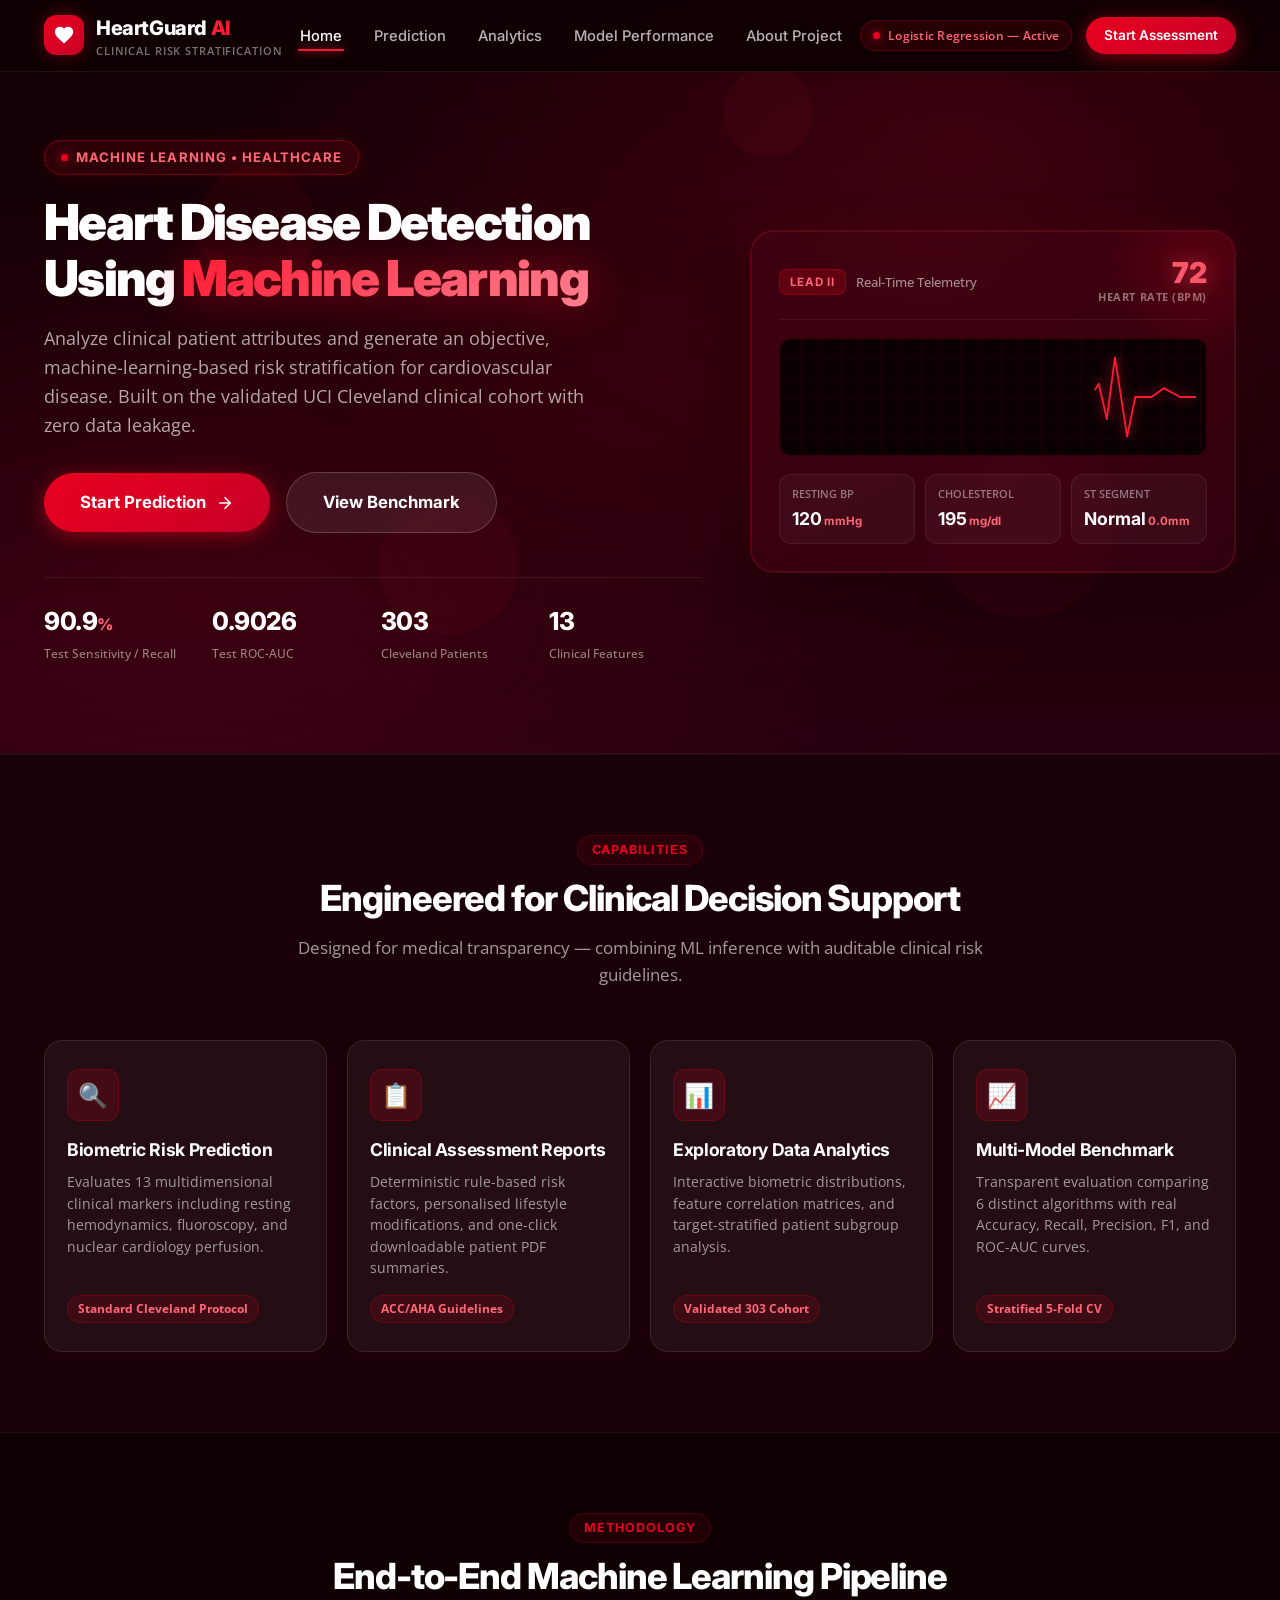
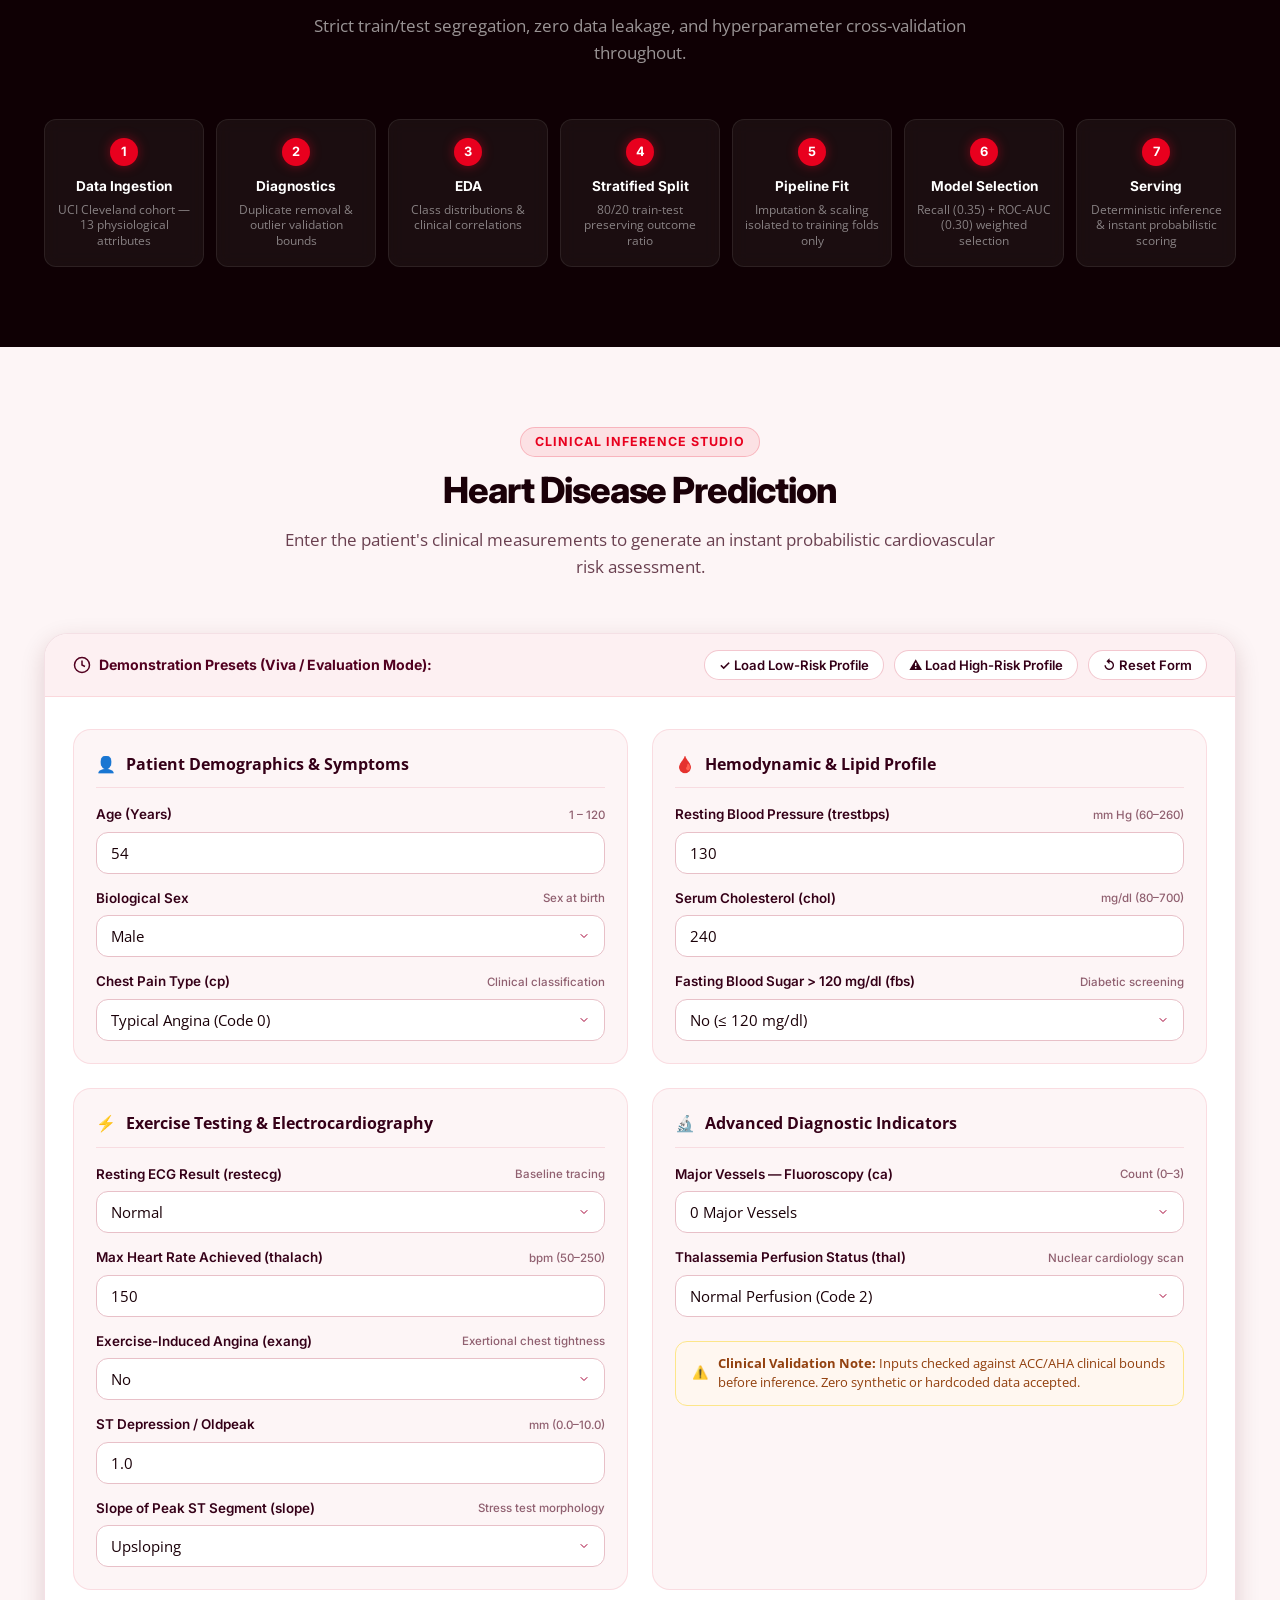
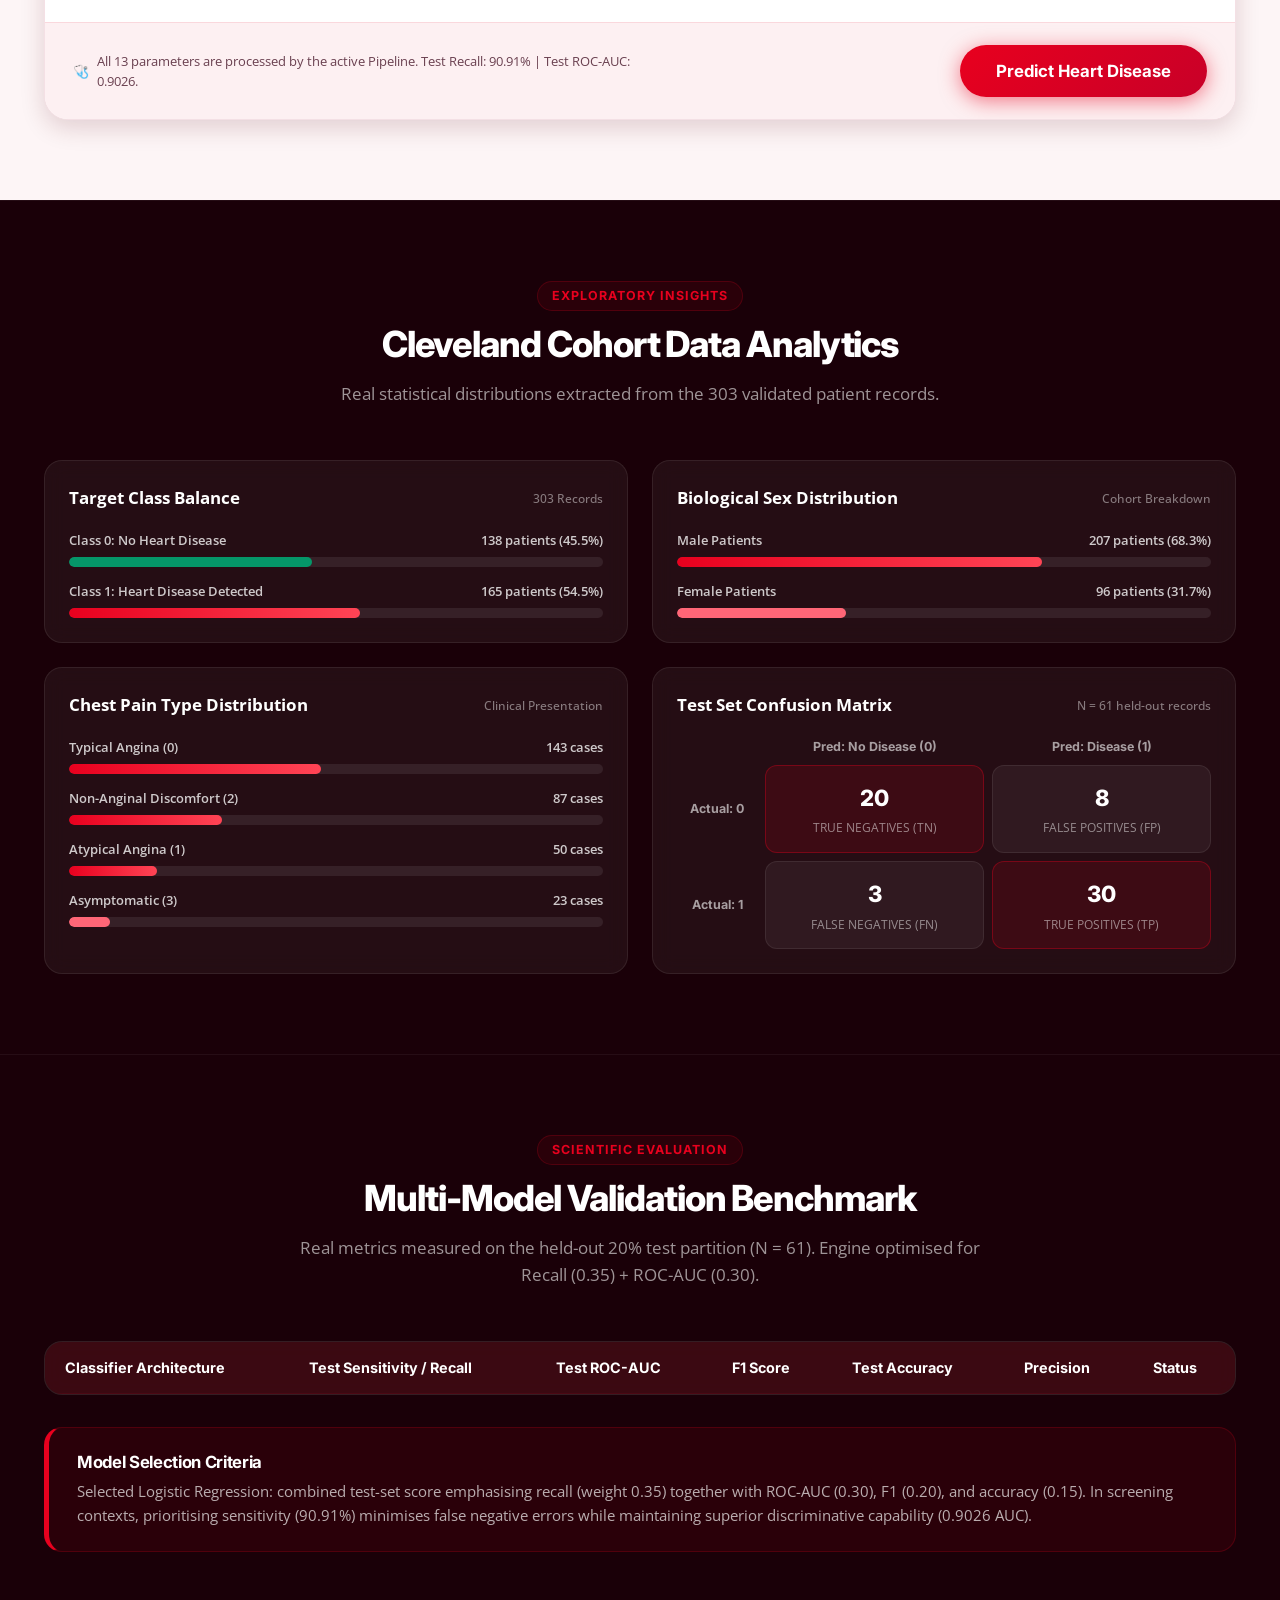
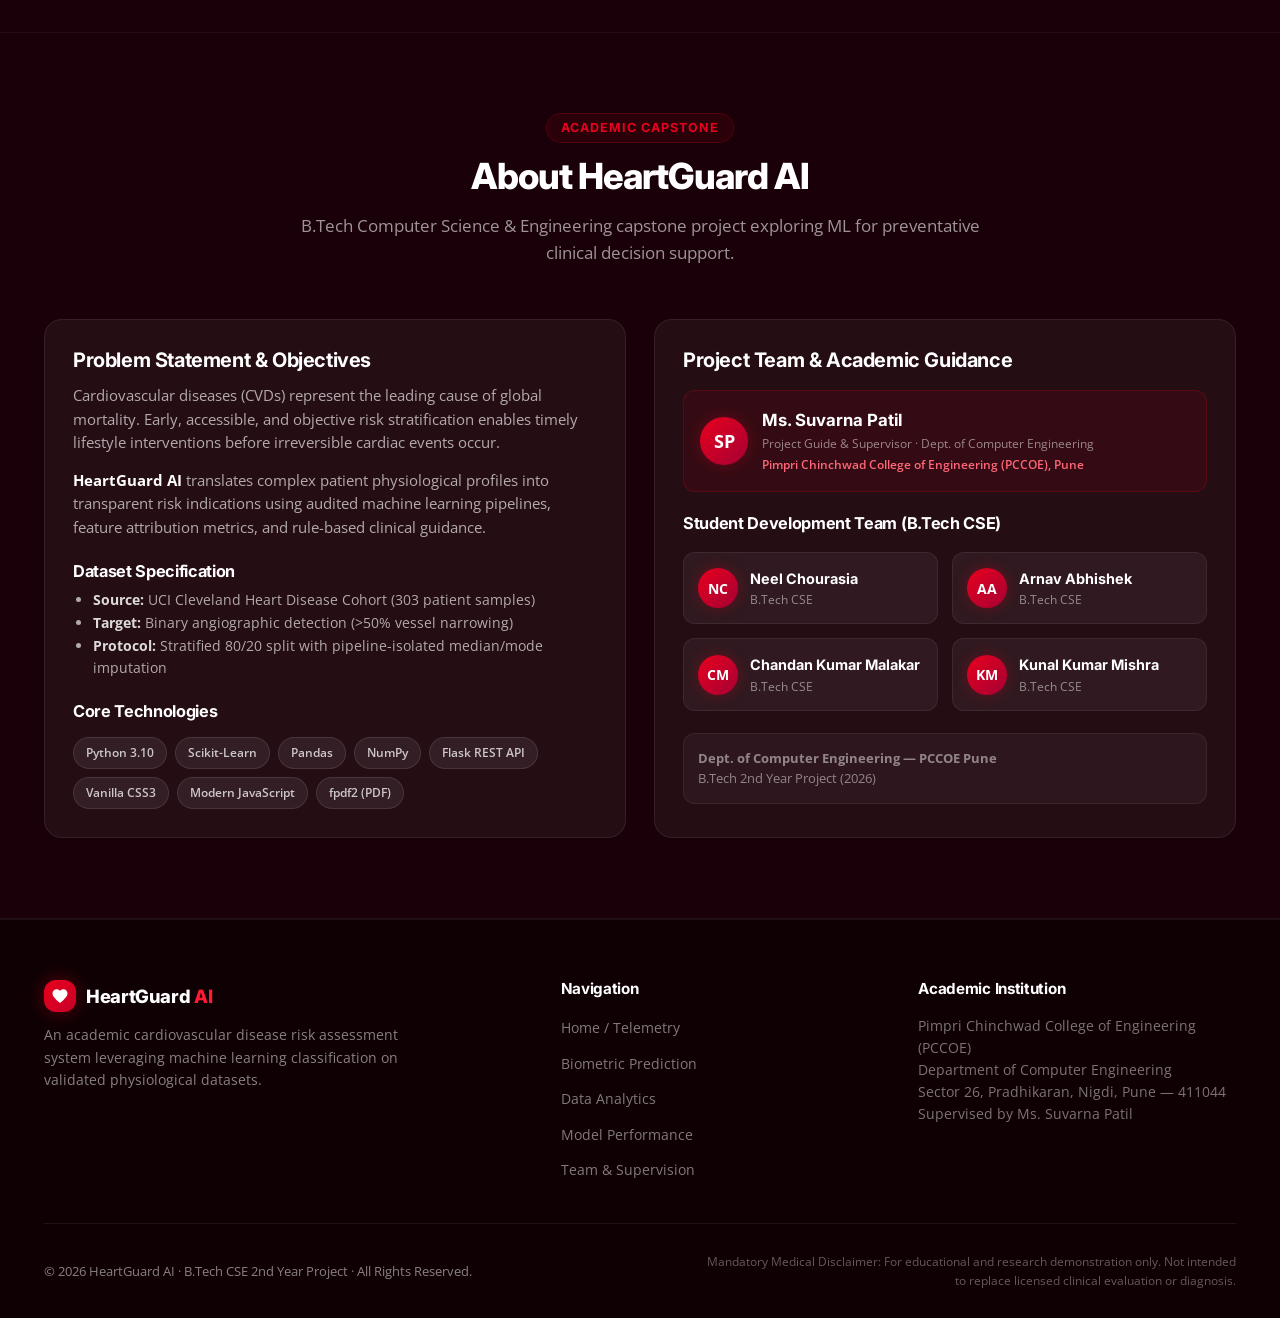
==== HeartDisease/static/index.html @ a980eafa "Initial commit - HeartGuard AI" ====
<!DOCTYPE html>
<html lang="en">
<head>
  <meta charset="UTF-8">
  <meta name="viewport" content="width=device-width, initial-scale=1.0">
  <title>HeartGuard AI — Heart Disease Detection Using Machine Learning</title>
  <meta name="description" content="A clinical cardiovascular risk stratification web system powered by machine learning, analyzing 13 biometric patient features against the validated UCI Cleveland cohort.">
  <link rel="preconnect" href="https://fonts.googleapis.com">
  <link rel="preconnect" href="https://fonts.gstatic.com" crossorigin>
  <link href="https://fonts.googleapis.com/css2?family=Inter:wght@400;500;600;700;800;900&family=Open+Sans:ital,wght@0,400;0,600;0,700;1,400&display=swap" rel="stylesheet">
  <link rel="stylesheet" href="css/style.css">
</head>
<body>

  <!-- ── Navigation Bar ─────────────────────────────────────────────────── -->
  <header class="navbar" id="main-nav">
    <div class="container nav-inner">
      <a href="#hero" class="brand-link" id="brand-link">
        <div class="brand-icon-box">
          <svg viewBox="0 0 24 24">
            <path d="M12 21.35l-1.45-1.32C5.4 15.36 2 12.28 2 8.5 2 5.42 4.42 3 7.5 3c1.74 0 3.41.81 4.5 2.09C13.09 3.81 14.76 3 16.5 3 19.58 3 22 5.42 22 8.5c0 3.78-3.4 6.86-8.55 11.54L12 21.35z"/>
          </svg>
        </div>
        <div>
          <span class="brand-title">HeartGuard <span>AI</span></span>
          <span class="brand-sub">Clinical Risk Stratification</span>
        </div>
      </a>

      <nav>
        <ul class="nav-menu" id="nav-menu">
          <li><a href="#hero"               class="nav-link active">Home</a></li>
          <li><a href="#prediction-studio"  class="nav-link">Prediction</a></li>
          <li><a href="#analytics-section"  class="nav-link">Analytics</a></li>
          <li><a href="#benchmark-section"  class="nav-link">Model Performance</a></li>
          <li><a href="#about-section"      class="nav-link">About Project</a></li>
        </ul>
      </nav>

      <div class="nav-actions">
        <div class="status-indicator" id="system-status-indicator">
          <span class="status-dot"></span>
          <span id="model-status-text">Logistic Regression — Active</span>
        </div>
        <a href="#prediction-studio" class="btn btn-primary btn-sm" id="nav-cta-btn">Start Assessment</a>
      </div>
    </div>
  </header>

  <!-- ── Hero Section ───────────────────────────────────────────────────── -->
  <section class="hero-section" id="hero">
    <div class="container">
      <div class="hero-grid">

        <!-- Left: Text + KPIs -->
        <div class="hero-content">
          <div class="hero-badge">
            <span class="status-dot"></span>
            Machine Learning • Healthcare
          </div>

          <h1 class="hero-title">
            Heart Disease Detection<br>
            Using <span class="gradient-text">Machine Learning</span>
          </h1>

          <p class="hero-desc">
            Analyze clinical patient attributes and generate an objective, machine-learning-based risk stratification for cardiovascular disease. Built on the validated UCI Cleveland clinical cohort with zero data leakage.
          </p>

          <div class="hero-cta-group">
            <a href="#prediction-studio" class="btn btn-primary btn-lg" id="hero-start-btn">
              Start Prediction
              <svg width="18" height="18" viewBox="0 0 24 24" fill="none" stroke="currentColor" stroke-width="2.2" stroke-linecap="round" stroke-linejoin="round">
                <line x1="5" y1="12" x2="19" y2="12"/><polyline points="12 5 19 12 12 19"/>
              </svg>
            </a>
            <a href="#benchmark-section" class="btn btn-secondary btn-lg" id="hero-view-project-btn">
              View Benchmark
            </a>
          </div>

          <!-- KPI Strip -->
          <div class="hero-kpis">
            <div class="kpi-item">
              <div class="kpi-val" id="kpi-recall">90.9<span>%</span></div>
              <div class="kpi-label">Test Sensitivity / Recall</div>
            </div>
            <div class="kpi-item">
              <div class="kpi-val" id="kpi-auc">0.9026</div>
              <div class="kpi-label">Test ROC-AUC</div>
            </div>
            <div class="kpi-item">
              <div class="kpi-val">303</div>
              <div class="kpi-label">Cleveland Patients</div>
            </div>
            <div class="kpi-item">
              <div class="kpi-val">13</div>
              <div class="kpi-label">Clinical Features</div>
            </div>
          </div>
        </div>

        <!-- Right: ECG Monitor + Anatomical Heart -->
        <div class="hero-visual">
          <div class="hero-visual-card">
            <div class="card-decor-circle"></div>



            <!-- ECG Header -->
            <div class="monitor-header">
              <div class="monitor-lead">
                <span class="lead-tag">LEAD II</span>
                <span class="lead-status">Real-Time Telemetry</span>
              </div>
              <div class="monitor-rate">
                <div class="bpm-number" id="live-bpm-display">72</div>
                <div class="bpm-label">Heart Rate (BPM)</div>
              </div>
            </div>

            <!-- Animated ECG Waveform -->
            <div class="ecg-screen">
              <div class="ecg-grid-overlay"></div>
              <svg class="ecg-svg" viewBox="0 0 500 100" preserveAspectRatio="none">
                <path class="ecg-path" d="M 0,50 L 60,50 L 80,48 L 90,52 L 100,50 L 120,50 L 130,35 L 140,75 L 150,5 L 165,95 L 175,50 L 195,50 L 210,40 L 230,50 L 310,50 L 330,48 L 340,52 L 350,50 L 370,50 L 380,35 L 390,75 L 400,5 L 415,95 L 425,50 L 445,50 L 460,40 L 480,50 L 500,50"/>
              </svg>
            </div>

            <!-- Biometric Readouts -->
            <div class="monitor-params-grid">
              <div class="param-box">
                <div class="param-name">Resting BP</div>
                <div class="param-value">120<span class="param-unit">mmHg</span></div>
              </div>
              <div class="param-box">
                <div class="param-name">Cholesterol</div>
                <div class="param-value">195<span class="param-unit">mg/dl</span></div>
              </div>
              <div class="param-box">
                <div class="param-name">ST Segment</div>
                <div class="param-value">Normal<span class="param-unit">0.0mm</span></div>
              </div>
            </div>
          </div>
        </div>

      </div>
    </div>
  </section>

  <!-- ── Platform Features ─────────────────────────────────────────────── -->
  <section class="section section-dark" id="features-section">
    <div class="container">
      <div class="section-header">
        <span class="section-tag">Capabilities</span>
        <h2 class="section-title" style="color:#ffffff;">Engineered for Clinical Decision Support</h2>
        <p class="section-subtitle" style="color:rgba(255,255,255,0.6);">Designed for medical transparency — combining ML inference with auditable clinical risk guidelines.</p>
      </div>

      <div class="features-grid">
        <div class="feature-card">
          <div class="feature-icon-box">🔍</div>
          <h3>Biometric Risk Prediction</h3>
          <p>Evaluates 13 multidimensional clinical markers including resting hemodynamics, fluoroscopy, and nuclear cardiology perfusion.</p>
          <span class="feature-badge">Standard Cleveland Protocol</span>
        </div>
        <div class="feature-card">
          <div class="feature-icon-box">📋</div>
          <h3>Clinical Assessment Reports</h3>
          <p>Deterministic rule-based risk factors, personalised lifestyle modifications, and one-click downloadable patient PDF summaries.</p>
          <span class="feature-badge">ACC/AHA Guidelines</span>
        </div>
        <div class="feature-card">
          <div class="feature-icon-box">📊</div>
          <h3>Exploratory Data Analytics</h3>
          <p>Interactive biometric distributions, feature correlation matrices, and target-stratified patient subgroup analysis.</p>
          <span class="feature-badge">Validated 303 Cohort</span>
        </div>
        <div class="feature-card">
          <div class="feature-icon-box">📈</div>
          <h3>Multi-Model Benchmark</h3>
          <p>Transparent evaluation comparing 6 distinct algorithms with real Accuracy, Recall, Precision, F1, and ROC-AUC curves.</p>
          <span class="feature-badge">Stratified 5-Fold CV</span>
        </div>
      </div>
    </div>
  </section>

  <!-- ── ML Workflow ────────────────────────────────────────────────────── -->
  <section class="section" style="background:var(--crimson-950);" id="workflow-section">
    <div class="container">
      <div class="section-header">
        <span class="section-tag">Methodology</span>
        <h2 class="section-title" style="color:#ffffff;">End-to-End Machine Learning Pipeline</h2>
        <p class="section-subtitle" style="color:rgba(255,255,255,0.58);">Strict train/test segregation, zero data leakage, and hyperparameter cross-validation throughout.</p>
      </div>

      <div class="workflow-track">
        <div class="workflow-card"><div class="step-num">1</div><div class="step-name">Data Ingestion</div><div class="step-desc">UCI Cleveland cohort — 13 physiological attributes</div></div>
        <div class="workflow-card"><div class="step-num">2</div><div class="step-name">Diagnostics</div><div class="step-desc">Duplicate removal & outlier validation bounds</div></div>
        <div class="workflow-card"><div class="step-num">3</div><div class="step-name">EDA</div><div class="step-desc">Class distributions & clinical correlations</div></div>
        <div class="workflow-card"><div class="step-num">4</div><div class="step-name">Stratified Split</div><div class="step-desc">80/20 train-test preserving outcome ratio</div></div>
        <div class="workflow-card"><div class="step-num">5</div><div class="step-name">Pipeline Fit</div><div class="step-desc">Imputation & scaling isolated to training folds only</div></div>
        <div class="workflow-card"><div class="step-num">6</div><div class="step-name">Model Selection</div><div class="step-desc">Recall (0.35) + ROC-AUC (0.30) weighted selection</div></div>
        <div class="workflow-card"><div class="step-num">7</div><div class="step-name">Serving</div><div class="step-desc">Deterministic inference & instant probabilistic scoring</div></div>
      </div>
    </div>
  </section>

  <!-- ── Prediction Studio ─────────────────────────────────────────────── -->
  <section class="section prediction-section" id="prediction-studio">
    <div class="container">
      <div class="section-header">
        <span class="section-tag">Clinical Inference Studio</span>
        <h2 class="section-title" style="color:var(--crimson-900);">Heart Disease Prediction</h2>
        <p class="section-subtitle" style="color:var(--grey-600);">Enter the patient's clinical measurements to generate an instant probabilistic cardiovascular risk assessment.</p>
      </div>

      <div class="prediction-wrapper">
        <!-- Preset Fast-Fill Toolbar -->
        <div class="preset-bar">
          <div class="preset-title">
            <svg width="18" height="18" viewBox="0 0 24 24" fill="none" stroke="currentColor" stroke-width="2"><circle cx="12" cy="12" r="10"/><polyline points="12 6 12 12 16 14"/></svg>
            Demonstration Presets (Viva / Evaluation Mode):
          </div>
          <div class="preset-buttons">
            <button type="button" class="btn-preset" id="preset-low-risk">✓ Load Low-Risk Profile</button>
            <button type="button" class="btn-preset" id="preset-high-risk">⚠️ Load High-Risk Profile</button>
            <button type="button" class="btn-preset" id="preset-reset">↺ Reset Form</button>
          </div>
        </div>

        <!-- Clinical Form -->
        <form id="prediction-form" autocomplete="off">
          <div class="form-panels-grid">

            <!-- Panel 1: Demographics -->
            <div class="form-panel">
              <div class="panel-title"><span>👤</span> Patient Demographics & Symptoms</div>
              <div class="field-group">
                <div class="field-label"><label for="input-age">Age (Years)</label><span class="field-hint">1 – 120</span></div>
                <input type="number" id="input-age" name="age" class="input-control" value="54" min="1" max="120" required>
              </div>
              <div class="field-group">
                <div class="field-label"><label for="select-sex">Biological Sex</label><span class="field-hint">Sex at birth</span></div>
                <select id="select-sex" name="sex" class="select-control" required>
                  <option value="1">Male</option>
                  <option value="0">Female</option>
                </select>
              </div>
              <div class="field-group">
                <div class="field-label"><label for="select-cp">Chest Pain Type (cp)</label><span class="field-hint">Clinical classification</span></div>
                <select id="select-cp" name="cp" class="select-control" required>
                  <option value="0">Typical Angina (Code 0)</option>
                  <option value="1">Atypical Angina (Code 1)</option>
                  <option value="2">Non-Anginal Discomfort (Code 2)</option>
                  <option value="3">Asymptomatic (Code 3)</option>
                </select>
              </div>
            </div>

            <!-- Panel 2: Hemodynamics -->
            <div class="form-panel">
              <div class="panel-title"><span>🩸</span> Hemodynamic & Lipid Profile</div>
              <div class="field-group">
                <div class="field-label"><label for="input-trestbps">Resting Blood Pressure (trestbps)</label><span class="field-hint">mm Hg (60–260)</span></div>
                <input type="number" id="input-trestbps" name="trestbps" class="input-control" value="130" min="60" max="260" required>
              </div>
              <div class="field-group">
                <div class="field-label"><label for="input-chol">Serum Cholesterol (chol)</label><span class="field-hint">mg/dl (80–700)</span></div>
                <input type="number" id="input-chol" name="chol" class="input-control" value="240" min="80" max="700" required>
              </div>
              <div class="field-group">
                <div class="field-label"><label for="select-fbs">Fasting Blood Sugar &gt; 120 mg/dl (fbs)</label><span class="field-hint">Diabetic screening</span></div>
                <select id="select-fbs" name="fbs" class="select-control" required>
                  <option value="0">No (&le; 120 mg/dl)</option>
                  <option value="1">Yes (&gt; 120 mg/dl)</option>
                </select>
              </div>
            </div>

            <!-- Panel 3: Exercise Testing & ECG -->
            <div class="form-panel">
              <div class="panel-title"><span>⚡</span> Exercise Testing & Electrocardiography</div>
              <div class="field-group">
                <div class="field-label"><label for="select-restecg">Resting ECG Result (restecg)</label><span class="field-hint">Baseline tracing</span></div>
                <select id="select-restecg" name="restecg" class="select-control" required>
                  <option value="0">Normal</option>
                  <option value="1">ST-T Wave Abnormality</option>
                  <option value="2">Left Ventricular Hypertrophy (LVH)</option>
                </select>
              </div>
              <div class="field-group">
                <div class="field-label"><label for="input-thalach">Max Heart Rate Achieved (thalach)</label><span class="field-hint">bpm (50–250)</span></div>
                <input type="number" id="input-thalach" name="thalach" class="input-control" value="150" min="50" max="250" required>
              </div>
              <div class="field-group">
                <div class="field-label"><label for="select-exang">Exercise-Induced Angina (exang)</label><span class="field-hint">Exertional chest tightness</span></div>
                <select id="select-exang" name="exang" class="select-control" required>
                  <option value="0">No</option>
                  <option value="1">Yes</option>
                </select>
              </div>
              <div class="field-group">
                <div class="field-label"><label for="input-oldpeak">ST Depression / Oldpeak</label><span class="field-hint">mm (0.0–10.0)</span></div>
                <input type="number" id="input-oldpeak" name="oldpeak" class="input-control" value="1.0" min="0.0" max="10.0" step="0.1" required>
              </div>
              <div class="field-group">
                <div class="field-label"><label for="select-slope">Slope of Peak ST Segment (slope)</label><span class="field-hint">Stress test morphology</span></div>
                <select id="select-slope" name="slope" class="select-control" required>
                  <option value="0">Upsloping</option>
                  <option value="1">Flat</option>
                  <option value="2">Downsloping</option>
                </select>
              </div>
            </div>

            <!-- Panel 4: Advanced Diagnostics -->
            <div class="form-panel">
              <div class="panel-title"><span>🔬</span> Advanced Diagnostic Indicators</div>
              <div class="field-group">
                <div class="field-label"><label for="select-ca">Major Vessels — Fluoroscopy (ca)</label><span class="field-hint">Count (0–3)</span></div>
                <select id="select-ca" name="ca" class="select-control" required>
                  <option value="0">0 Major Vessels</option>
                  <option value="1">1 Major Vessel</option>
                  <option value="2">2 Major Vessels</option>
                  <option value="3">3 Major Vessels</option>
                </select>
              </div>
              <div class="field-group">
                <div class="field-label"><label for="select-thal">Thalassemia Perfusion Status (thal)</label><span class="field-hint">Nuclear cardiology scan</span></div>
                <select id="select-thal" name="thal" class="select-control" required>
                  <option value="2">Normal Perfusion (Code 2)</option>
                  <option value="1">Fixed Defect (Code 1)</option>
                  <option value="3">Reversible Defect (Code 3)</option>
                </select>
              </div>

              <div class="educational-disclaimer-box" style="margin-top:24px;">
                <span>⚠️</span>
                <span><strong>Clinical Validation Note:</strong> Inputs checked against ACC/AHA clinical bounds before inference. Zero synthetic or hardcoded data accepted.</span>
              </div>
            </div>

          </div><!-- /form-panels-grid -->

          <!-- Submit Bar -->
          <div class="form-actions-bar">
            <div class="form-disclaimer-note">
              <span>🩺</span>
              <span>All 13 parameters are processed by the active Pipeline. Test Recall: 90.91% | Test ROC-AUC: 0.9026.</span>
            </div>
            <button type="submit" class="btn btn-primary btn-lg" id="submit-prediction-btn">
              <span id="btn-text">Predict Heart Disease</span>
              <svg id="btn-spinner" style="display:none;" width="20" height="20" viewBox="0 0 24 24" fill="none" stroke="currentColor" stroke-width="2.5" class="spin">
                <circle cx="12" cy="12" r="10" stroke-opacity="0.3"/><path d="M12 2a10 10 0 0 1 10 10" stroke-linecap="round"/>
              </svg>
            </button>
          </div>
        </form>
      </div>

      <!-- ── Result Card ────────────────────────────────────────────────── -->
      <div class="result-card-container" id="result-container">
        <div class="result-card not-detected" id="result-card-box">

          <!-- Banner -->
          <div class="result-header-banner">
            <div class="result-status-block">
              <div class="result-icon-orb" id="result-icon-orb">✓</div>
              <div>
                <span class="result-title-badge" id="result-badge-text">Clinical Assessment Complete</span>
                <h3 class="result-heading" id="result-heading-text">No Heart Disease Detected</h3>
              </div>
            </div>
            <div class="result-metric-display">
              <div class="result-metric-num" id="result-score-num">8.2%</div>
              <div class="result-metric-caption" id="result-score-caption">Estimated Risk Score</div>
            </div>
          </div>

          <!-- Body -->
          <div class="result-body">
            <!-- Probability Bar -->
            <div class="proba-bar-box">
              <div class="proba-labels">
                <span id="proba-label-0" style="color:var(--success);">P(No Disease / Class 0): 91.8%</span>
                <span id="proba-label-1" style="color:var(--danger);">P(Heart Disease / Class 1): 8.2%</span>
              </div>
              <div class="proba-track">
                <div class="proba-segment-0" id="proba-bar-0" style="width:91.8%;"></div>
                <div class="proba-segment-1" id="proba-bar-1" style="width:8.2%;"></div>
              </div>
            </div>

            <!-- Risk Factors -->
            <h4 style="font-size:1.05rem;font-weight:700;color:var(--crimson-900);margin-bottom:8px;">Primary Clinical Risk Contributors</h4>
            <div class="risk-tags-container" id="risk-factors-container">
              <span class="risk-tag optimal">✓ No elevated clinical risk factors flagged</span>
            </div>

            <!-- Lifestyle Suggestions -->
            <h4 style="font-size:1.05rem;font-weight:700;color:var(--crimson-900);margin-bottom:12px;">Tailored Lifestyle & Preventative Guidance</h4>
            <div class="lifestyle-grid" id="lifestyle-suggestions-container"></div>

            <!-- Biometric Summary -->
            <h4 style="font-size:1.05rem;font-weight:700;color:var(--crimson-900);margin-bottom:12px;">Patient Biometric Profile Summary</h4>
            <div class="biometric-summary-grid" id="biometric-summary-grid"></div>

            <!-- Footer Actions -->
            <div class="result-footer-actions">
              <div class="educational-disclaimer-box" style="flex-grow:1;">
                <span>⚖️</span>
                <span><strong>Educational Prototype Disclaimer:</strong> This prediction is generated by a machine-learning model for educational/research purposes only. It is not an authorised medical diagnosis. Consult a qualified physician for clinical care.</span>
              </div>
              <button type="button" class="btn btn-primary" id="download-pdf-btn">
                <svg width="18" height="18" viewBox="0 0 24 24" fill="none" stroke="currentColor" stroke-width="2"><path d="M21 15v4a2 2 0 0 1-2 2H5a2 2 0 0 1-2-2v-4"/><polyline points="7 10 12 15 17 10"/><line x1="12" y1="15" x2="12" y2="3"/></svg>
                Download Clinical PDF Report
              </button>
            </div>
          </div>

        </div>
      </div>

    </div>
  </section>

  <!-- ── Exploratory Analytics ─────────────────────────────────────────── -->
  <section class="section section-dark" id="analytics-section">
    <div class="container">
      <div class="section-header">
        <span class="section-tag">Exploratory Insights</span>
        <h2 class="section-title" style="color:#ffffff;">Cleveland Cohort Data Analytics</h2>
        <p class="section-subtitle" style="color:rgba(255,255,255,0.58);">Real statistical distributions extracted from the 303 validated patient records.</p>
      </div>

      <div class="analytics-grid">
        <!-- Target Balance -->
        <div class="analytics-card">
          <div class="chart-title">
            <span>Target Class Balance</span>
            <span class="chart-meta">303 Records</span>
          </div>
          <div class="chart-bar-list">
            <div class="chart-bar-item">
              <div class="bar-info"><span>Class 0: No Heart Disease</span><span id="target-count-0">138 patients (45.5%)</span></div>
              <div class="bar-track"><div class="bar-fill" style="width:45.5%;background:var(--success);"></div></div>
            </div>
            <div class="chart-bar-item">
              <div class="bar-info"><span>Class 1: Heart Disease Detected</span><span id="target-count-1">165 patients (54.5%)</span></div>
              <div class="bar-track"><div class="bar-fill" style="width:54.5%;"></div></div>
            </div>
          </div>
        </div>

        <!-- Sex Distribution -->
        <div class="analytics-card">
          <div class="chart-title">
            <span>Biological Sex Distribution</span>
            <span class="chart-meta">Cohort Breakdown</span>
          </div>
          <div class="chart-bar-list">
            <div class="chart-bar-item">
              <div class="bar-info"><span>Male Patients</span><span id="sex-count-male">207 patients (68.3%)</span></div>
              <div class="bar-track"><div class="bar-fill" style="width:68.3%;"></div></div>
            </div>
            <div class="chart-bar-item">
              <div class="bar-info"><span>Female Patients</span><span id="sex-count-female">96 patients (31.7%)</span></div>
              <div class="bar-track"><div class="bar-fill" style="width:31.7%;background:var(--red-soft);"></div></div>
            </div>
          </div>
        </div>

        <!-- Chest Pain Distribution -->
        <div class="analytics-card">
          <div class="chart-title">
            <span>Chest Pain Type Distribution</span>
            <span class="chart-meta">Clinical Presentation</span>
          </div>
          <div class="chart-bar-list">
            <div class="chart-bar-item">
              <div class="bar-info"><span>Typical Angina (0)</span><span>143 cases</span></div>
              <div class="bar-track"><div class="bar-fill" style="width:47.2%;"></div></div>
            </div>
            <div class="chart-bar-item">
              <div class="bar-info"><span>Non-Anginal Discomfort (2)</span><span>87 cases</span></div>
              <div class="bar-track"><div class="bar-fill" style="width:28.7%;"></div></div>
            </div>
            <div class="chart-bar-item">
              <div class="bar-info"><span>Atypical Angina (1)</span><span>50 cases</span></div>
              <div class="bar-track"><div class="bar-fill" style="width:16.5%;"></div></div>
            </div>
            <div class="chart-bar-item">
              <div class="bar-info"><span>Asymptomatic (3)</span><span>23 cases</span></div>
              <div class="bar-track"><div class="bar-fill" style="width:7.6%;background:var(--red-soft);"></div></div>
            </div>
          </div>
        </div>

        <!-- Confusion Matrix -->
        <div class="analytics-card">
          <div class="chart-title">
            <span>Test Set Confusion Matrix</span>
            <span class="chart-meta">N = 61 held-out records</span>
          </div>
          <div class="matrix-container">
            <div></div>
            <div class="matrix-header">Pred: No Disease (0)</div>
            <div class="matrix-header">Pred: Disease (1)</div>
            <div class="matrix-header">Actual: 0</div>
            <div class="matrix-cell highlight"><div class="matrix-cell-val" id="cm-tn">20</div><div class="matrix-cell-lbl">True Negatives (TN)</div></div>
            <div class="matrix-cell"><div class="matrix-cell-val" id="cm-fp">8</div><div class="matrix-cell-lbl">False Positives (FP)</div></div>
            <div class="matrix-header">Actual: 1</div>
            <div class="matrix-cell"><div class="matrix-cell-val" id="cm-fn">3</div><div class="matrix-cell-lbl">False Negatives (FN)</div></div>
            <div class="matrix-cell highlight"><div class="matrix-cell-val" id="cm-tp">30</div><div class="matrix-cell-lbl">True Positives (TP)</div></div>
          </div>
        </div>
      </div>
    </div>
  </section>

  <!-- ── Model Performance Benchmark ───────────────────────────────────── -->
  <section class="section" style="background:var(--crimson-900);" id="benchmark-section">
    <div class="container">
      <div class="section-header">
        <span class="section-tag">Scientific Evaluation</span>
        <h2 class="section-title" style="color:#ffffff;">Multi-Model Validation Benchmark</h2>
        <p class="section-subtitle" style="color:rgba(255,255,255,0.58);">Real metrics measured on the held-out 20% test partition (N = 61). Engine optimised for Recall (0.35) + ROC-AUC (0.30).</p>
      </div>

      <div class="benchmark-table-wrapper">
        <table class="benchmark-table" id="benchmark-table">
          <thead>
            <tr>
              <th>Classifier Architecture</th>
              <th>Test Sensitivity / Recall</th>
              <th>Test ROC-AUC</th>
              <th>F1 Score</th>
              <th>Test Accuracy</th>
              <th>Precision</th>
              <th>Status</th>
            </tr>
          </thead>
          <tbody id="benchmark-table-body"></tbody>
        </table>
      </div>

      <!-- Selection Rationale -->
      <div style="background:rgba(232,0,30,0.08);border:1px solid rgba(232,0,30,0.2);border-left:5px solid var(--red-vivid);border-radius:var(--radius-lg);padding:24px 28px;">
        <h4 style="font-size:1.05rem;font-weight:700;color:#ffffff;margin-bottom:8px;">Model Selection Criteria</h4>
        <p id="selection-rationale-text" style="color:rgba(255,255,255,0.68);font-size:0.92rem;line-height:1.6;">
          Selected Logistic Regression: combined test-set score emphasising recall (weight 0.35) together with ROC-AUC (0.30), F1 (0.20), and accuracy (0.15). In screening contexts, prioritising sensitivity (90.91%) minimises false negative errors while maintaining superior discriminative capability (0.9026 AUC).
        </p>
      </div>
    </div>
  </section>

  <!-- ── About & Academic ────────────────────────────────────────────────── -->
  <section class="section section-dark" id="about-section">
    <div class="container">
      <div class="section-header">
        <span class="section-tag">Academic Capstone</span>
        <h2 class="section-title" style="color:#ffffff;">About HeartGuard AI</h2>
        <p class="section-subtitle" style="color:rgba(255,255,255,0.58);">B.Tech Computer Science & Engineering capstone project exploring ML for preventative clinical decision support.</p>
      </div>

      <div class="about-grid">
        <!-- Project Info -->
        <div class="about-card">
          <h3 style="font-size:1.25rem;margin-bottom:12px;">Problem Statement & Objectives</h3>
          <p style="font-size:0.92rem;line-height:1.6;margin-bottom:14px;">
            Cardiovascular diseases (CVDs) represent the leading cause of global mortality. Early, accessible, and objective risk stratification enables timely lifestyle interventions before irreversible cardiac events occur.
          </p>
          <p style="font-size:0.92rem;line-height:1.6;">
            <strong style="color:#fff;">HeartGuard AI</strong> translates complex patient physiological profiles into transparent risk indications using audited machine learning pipelines, feature attribution metrics, and rule-based clinical guidance.
          </p>

          <h4 style="color:#ffffff;font-size:1.02rem;margin-top:22px;margin-bottom:8px;">Dataset Specification</h4>
          <ul style="font-size:0.88rem;line-height:1.6;padding-left:20px;">
            <li><strong style="color:rgba(255,255,255,0.85);">Source:</strong> UCI Cleveland Heart Disease Cohort (303 patient samples)</li>
            <li><strong style="color:rgba(255,255,255,0.85);">Target:</strong> Binary angiographic detection (&gt;50% vessel narrowing)</li>
            <li><strong style="color:rgba(255,255,255,0.85);">Protocol:</strong> Stratified 80/20 split with pipeline-isolated median/mode imputation</li>
          </ul>

          <h4 style="color:#ffffff;font-size:1.02rem;margin-top:22px;margin-bottom:10px;">Core Technologies</h4>
          <div class="tech-badges-wrap">
            <span class="tech-badge">Python 3.10</span>
            <span class="tech-badge">Scikit-Learn</span>
            <span class="tech-badge">Pandas</span>
            <span class="tech-badge">NumPy</span>
            <span class="tech-badge">Flask REST API</span>
            <span class="tech-badge">Vanilla CSS3</span>
            <span class="tech-badge">Modern JavaScript</span>
            <span class="tech-badge">fpdf2 (PDF)</span>
          </div>
        </div>

        <!-- Team -->
        <div class="about-card">
          <h3 style="font-size:1.25rem;margin-bottom:12px;">Project Team & Academic Guidance</h3>

          <div class="guide-box">
            <div class="member-avatar" style="width:48px;height:48px;font-size:1.1rem;">SP</div>
            <div>
              <div class="member-name" style="font-size:1.05rem;">Ms. Suvarna Patil</div>
              <div class="member-degree">Project Guide & Supervisor · Dept. of Computer Engineering</div>
              <div style="font-size:0.78rem;color:var(--red-soft);font-weight:600;margin-top:2px;">
                Pimpri Chinchwad College of Engineering (PCCOE), Pune
              </div>
            </div>
          </div>

          <h4 style="color:#ffffff;font-size:1.02rem;margin-top:22px;margin-bottom:12px;">Student Development Team (B.Tech CSE)</h4>
          <div class="team-grid">
            <div class="team-member-card"><div class="member-avatar">NC</div><div><div class="member-name">Neel Chourasia</div><div class="member-degree">B.Tech CSE</div></div></div>
            <div class="team-member-card"><div class="member-avatar">AA</div><div><div class="member-name">Arnav Abhishek</div><div class="member-degree">B.Tech CSE</div></div></div>
            <div class="team-member-card"><div class="member-avatar">CM</div><div><div class="member-name">Chandan Kumar Malakar</div><div class="member-degree">B.Tech CSE</div></div></div>
            <div class="team-member-card"><div class="member-avatar">KM</div><div><div class="member-name">Kunal Kumar Mishra</div><div class="member-degree">B.Tech CSE</div></div></div>
          </div>

          <div style="margin-top:22px;padding:14px;background:rgba(255,255,255,0.04);border-radius:var(--radius-md);border:1px solid rgba(255,255,255,0.07);font-size:0.8rem;color:rgba(255,255,255,0.48);">
            <strong>Dept. of Computer Engineering — PCCOE Pune</strong><br>
            B.Tech 2nd Year Project (2026)
          </div>
        </div>
      </div>
    </div>
  </section>

  <!-- ── Footer ────────────────────────────────────────────────────────── -->
  <footer class="footer">
    <div class="container">
      <div class="footer-top">
        <div>
          <div style="display:flex;align-items:center;gap:10px;margin-bottom:12px;">
            <div class="brand-icon-box" style="width:32px;height:32px;">
              <svg viewBox="0 0 24 24" style="width:18px;height:18px;"><path d="M12 21.35l-1.45-1.32C5.4 15.36 2 12.28 2 8.5 2 5.42 4.42 3 7.5 3c1.74 0 3.41.81 4.5 2.09C13.09 3.81 14.76 3 16.5 3 19.58 3 22 5.42 22 8.5c0 3.78-3.4 6.86-8.55 11.54L12 21.35z"/></svg>
            </div>
            <span class="brand-title" style="font-size:1.15rem;">HeartGuard <span>AI</span></span>
          </div>
          <p class="footer-desc">An academic cardiovascular disease risk assessment system leveraging machine learning classification on validated physiological datasets.</p>
        </div>

        <div>
          <h4 class="footer-title">Navigation</h4>
          <ul class="footer-links">
            <li><a href="#hero" class="footer-link">Home / Telemetry</a></li>
            <li><a href="#prediction-studio" class="footer-link">Biometric Prediction</a></li>
            <li><a href="#analytics-section" class="footer-link">Data Analytics</a></li>
            <li><a href="#benchmark-section" class="footer-link">Model Performance</a></li>
            <li><a href="#about-section" class="footer-link">Team & Supervision</a></li>
          </ul>
        </div>

        <div>
          <h4 class="footer-title">Academic Institution</h4>
          <p style="font-size:0.86rem;line-height:1.6;color:rgba(255,255,255,0.45);">
            Pimpri Chinchwad College of Engineering (PCCOE)<br>
            Department of Computer Engineering<br>
            Sector 26, Pradhikaran, Nigdi, Pune — 411044<br>
            Supervised by Ms. Suvarna Patil
          </p>
        </div>
      </div>

      <div class="footer-bottom">
        <div>© 2026 HeartGuard AI · B.Tech CSE 2nd Year Project · All Rights Reserved.</div>
        <div style="font-size:0.75rem;color:rgba(255,255,255,0.35);max-width:530px;text-align:right;">
          Mandatory Medical Disclaimer: For educational and research demonstration only. Not intended to replace licensed clinical evaluation or diagnosis.
        </div>
      </div>
    </div>
  </footer>

  <!-- Toast Container -->
  <div class="toast-container" id="toast-container"></div>

  <!-- Heart glow animation keyframe injected inline for SVG -->
  <style>
    @keyframes heart-glow {
      from { transform: translate(-50%,-50%) scale(0.85); opacity: 0.6; }
      to   { transform: translate(-50%,-50%) scale(1.15); opacity: 1.0; }
    }
  </style>

  <script src="js/app.js"></script>
</body>
</html>
---- HeartDisease/static/css/style.css ----
/* ==========================================================================
   HEARTGUARD AI — CRIMSON MEDICAL DESIGN SYSTEM
   Dark Blood-Red + White + Bright Red Accents
   Healthcare + Machine Learning + Premium Web Aesthetics
   ========================================================================== */

@import url('https://fonts.googleapis.com/css2?family=Inter:wght@400;500;600;700;800;900&family=Open+Sans:ital,wght@0,400;0,600;0,700;1,400&display=swap');

:root {
  /* ── Core Crimson Palette ────────────────────────────────────── */
  --crimson-950: #0f0004;
  --crimson-900: #1a0008;
  --crimson-850: #260010;
  --crimson-800: #350018;
  --crimson-700: #520020;
  --crimson-600: #7a0028;
  --crimson-500: #a50034;
  --crimson-400: #c8003f;

  --red-vivid:   #e8001e;
  --red-bright:  #ff1a33;
  --red-glow:    rgba(232, 0, 30, 0.35);
  --red-accent:  #ff4455;
  --red-soft:    #ff6677;
  --red-subtle:  rgba(232, 0, 30, 0.15);

  /* ── Neutral / White System ──────────────────────────────────── */
  --white:       #ffffff;
  --grey-50:     #fdf5f6;
  --grey-100:    #f8ebee;
  --grey-200:    #f0d5d9;
  --grey-300:    #e0b4bb;
  --grey-400:    #c08090;
  --grey-500:    #906070;
  --grey-600:    #6a4050;
  --grey-700:    #4a2535;
  --grey-800:    #2e1220;
  --grey-900:    #1a0810;

  /* ── Glass Surfaces ──────────────────────────────────────────── */
  --glass-bg:          rgba(255, 255, 255, 0.06);
  --glass-bg-card:     rgba(255, 255, 255, 0.04);
  --glass-bg-strong:   rgba(255, 255, 255, 0.10);
  --glass-border:      rgba(255, 255, 255, 0.12);
  --glass-border-red:  rgba(232, 0, 30, 0.30);

  /* ── Light Content Surface (Prediction & Info Panels) ────────── */
  --surface-light:     #fdf5f6;
  --surface-card:      #ffffff;
  --border-card:       rgba(160, 0, 40, 0.12);
  --border-light:      rgba(160, 0, 40, 0.08);

  /* ── Status Colors ───────────────────────────────────────────── */
  --danger:           #dc2626;
  --danger-light:     #ef4444;
  --danger-bg:        #fef2f2;
  --danger-border:    #fecaca;
  --success:          #059669;
  --success-light:    #10b981;
  --success-bg:       #ecfdf5;
  --success-border:   #a7f3d0;
  --warning:          #d97706;

  /* ── Typography ──────────────────────────────────────────────── */
  --font-heading: 'Inter', -apple-system, BlinkMacSystemFont, 'Segoe UI', Roboto, sans-serif;
  --font-body:    'Open Sans', -apple-system, BlinkMacSystemFont, 'Segoe UI', Roboto, sans-serif;

  /* ── Shape & Elevation ───────────────────────────────────────── */
  --radius-sm:   8px;
  --radius-md:   12px;
  --radius-lg:   18px;
  --radius-xl:   24px;
  --radius-pill: 9999px;

  --shadow-sm:    0 2px 8px rgba(80, 0, 20, 0.12);
  --shadow-md:    0 8px 24px rgba(80, 0, 20, 0.16);
  --shadow-lg:    0 16px 40px rgba(80, 0, 20, 0.22);
  --shadow-red:   0 0 30px rgba(232, 0, 30, 0.22), 0 8px 24px rgba(80, 0, 20, 0.20);

  --trans-fast:   0.15s ease;
  --trans-normal: 0.25s cubic-bezier(0.16, 1, 0.3, 1);
  --trans-smooth: 0.4s cubic-bezier(0.16, 1, 0.3, 1);
}

/* ── Reset ───────────────────────────────────────────────────────────────── */
*, *::before, *::after {
  box-sizing: border-box;
  margin: 0;
  padding: 0;
}

html {
  scroll-behavior: smooth;
  font-size: 16px;
}

body {
  font-family: var(--font-body);
  background-color: var(--crimson-950);
  color: var(--white);
  line-height: 1.6;
  -webkit-font-smoothing: antialiased;
  overflow-x: hidden;
}

h1, h2, h3, h4, h5, h6 {
  font-family: var(--font-heading);
  color: var(--white);
  line-height: 1.22;
  letter-spacing: -0.02em;
}

a {
  color: var(--red-accent);
  text-decoration: none;
  transition: color var(--trans-fast);
}
a:hover { color: var(--red-bright); }

/* ── Container ───────────────────────────────────────────────────────────── */
.container {
  width: 100%;
  max-width: 1240px;
  margin: 0 auto;
  padding: 0 24px;
}
.container-narrow { max-width: 980px; }

/* ── Navbar ──────────────────────────────────────────────────────────────── */
.navbar {
  position: fixed;
  top: 0; left: 0; right: 0;
  height: 72px;
  background: rgba(15, 0, 4, 0.92);
  backdrop-filter: blur(18px);
  -webkit-backdrop-filter: blur(18px);
  border-bottom: 1px solid rgba(255, 255, 255, 0.07);
  z-index: 1000;
}

.nav-inner {
  display: flex;
  align-items: center;
  justify-content: space-between;
  height: 100%;
}

.brand-link {
  display: flex;
  align-items: center;
  gap: 12px;
  text-decoration: none;
}

.brand-icon-box {
  width: 40px; height: 40px;
  border-radius: var(--radius-md);
  background: linear-gradient(135deg, var(--red-vivid), #c80028);
  display: flex; align-items: center; justify-content: center;
  box-shadow: 0 0 18px var(--red-glow);
}
.brand-icon-box svg { width: 22px; height: 22px; fill: #ffffff; }

.brand-title {
  font-family: var(--font-heading);
  font-weight: 800;
  font-size: 1.25rem;
  color: #ffffff;
  letter-spacing: -0.02em;
}
.brand-title span { color: var(--red-bright); }

.brand-sub {
  font-size: 0.68rem;
  color: rgba(255,255,255,0.45);
  letter-spacing: 0.08em;
  text-transform: uppercase;
  font-weight: 600;
  display: block;
  margin-top: -2px;
}

.nav-menu {
  display: flex;
  align-items: center;
  gap: 28px;
  list-style: none;
}

.nav-link {
  color: rgba(255,255,255,0.7);
  font-family: var(--font-heading);
  font-size: 0.92rem;
  font-weight: 500;
  padding: 6px 2px;
  position: relative;
  transition: color var(--trans-fast);
}
.nav-link:hover, .nav-link.active { color: #ffffff; }
.nav-link.active::after {
  content: '';
  position: absolute;
  bottom: 0; left: 0; right: 0;
  height: 2px;
  background: var(--red-bright);
  border-radius: var(--radius-pill);
  box-shadow: 0 0 8px var(--red-bright);
}

.nav-actions {
  display: flex;
  align-items: center;
  gap: 14px;
}

.status-indicator {
  display: inline-flex;
  align-items: center;
  gap: 8px;
  padding: 5px 12px;
  background: rgba(232, 0, 30, 0.1);
  border: 1px solid rgba(232, 0, 30, 0.25);
  border-radius: var(--radius-pill);
  font-size: 0.76rem;
  color: var(--red-soft);
  font-weight: 600;
  letter-spacing: 0.02em;
}

.status-dot {
  width: 7px; height: 7px;
  border-radius: 50%;
  background: var(--red-vivid);
  box-shadow: 0 0 10px var(--red-vivid);
  animation: pulse-dot 2s infinite ease-in-out;
}

@keyframes pulse-dot {
  0%, 100% { opacity: 1; transform: scale(1); }
  50%       { opacity: 0.35; transform: scale(0.8); }
}

.mobile-toggle {
  display: none;
  background: transparent;
  border: none;
  color: #ffffff;
  font-size: 1.5rem;
  cursor: pointer;
  padding: 6px;
}

/* ── Hero Section ────────────────────────────────────────────────────────── */
.hero-section {
  position: relative;
  background:
    radial-gradient(ellipse at 75% 20%, rgba(200, 0, 40, 0.22) 0%, transparent 55%),
    radial-gradient(ellipse at 15% 80%, rgba(180, 0, 30, 0.18) 0%, transparent 50%),
    radial-gradient(ellipse at 50% 50%, rgba(100, 0, 20, 0.12) 0%, transparent 70%),
    linear-gradient(180deg, var(--crimson-950) 0%, var(--crimson-900) 55%, var(--crimson-850) 100%);
  padding: 140px 0 90px;
  color: #ffffff;
  overflow: hidden;
  border-bottom: 1px solid rgba(255, 255, 255, 0.06);
}

/* Subtle blood-cell / particle background blobs */
.hero-section::before {
  content: '';
  position: absolute;
  inset: 0;
  background-image:
    radial-gradient(circle at 20% 30%, rgba(232, 0, 30, 0.06) 0 60px, transparent 60px),
    radial-gradient(circle at 80% 70%, rgba(200, 0, 40, 0.08) 0 90px, transparent 90px),
    radial-gradient(circle at 60% 15%, rgba(255, 30, 60, 0.05) 0 45px, transparent 45px),
    radial-gradient(circle at 35% 75%, rgba(180, 0, 25, 0.07) 0 70px, transparent 70px);
  pointer-events: none;
}

.hero-grid {
  display: grid;
  grid-template-columns: 1.15fr 0.85fr;
  gap: 48px;
  align-items: center;
  position: relative;
}

.hero-badge {
  display: inline-flex;
  align-items: center;
  gap: 8px;
  padding: 6px 16px;
  background: rgba(232, 0, 30, 0.12);
  border: 1px solid rgba(232, 0, 30, 0.35);
  border-radius: var(--radius-pill);
  color: var(--red-soft);
  font-family: var(--font-heading);
  font-size: 0.82rem;
  font-weight: 700;
  text-transform: uppercase;
  letter-spacing: 0.08em;
  margin-bottom: 20px;
  box-shadow: 0 0 20px rgba(232, 0, 30, 0.12);
}

.hero-title {
  font-size: 3.1rem;
  font-weight: 900;
  color: #ffffff;
  line-height: 1.12;
  letter-spacing: -0.035em;
  margin-bottom: 18px;
}

.hero-title .gradient-text {
  background: linear-gradient(135deg, var(--red-bright) 0%, #ff8090 100%);
  -webkit-background-clip: text;
  -webkit-text-fill-color: transparent;
  text-shadow: none;
  filter: drop-shadow(0 0 20px rgba(232, 0, 30, 0.5));
}

.hero-desc {
  font-size: 1.1rem;
  color: rgba(255, 255, 255, 0.65);
  line-height: 1.65;
  margin-bottom: 32px;
  max-width: 580px;
}

.hero-cta-group {
  display: flex;
  align-items: center;
  gap: 16px;
  flex-wrap: wrap;
  margin-bottom: 44px;
}

/* ── Buttons ─────────────────────────────────────────────────────────────── */
.btn {
  display: inline-flex;
  align-items: center;
  justify-content: center;
  gap: 10px;
  padding: 13px 28px;
  border-radius: var(--radius-pill);
  font-family: var(--font-heading);
  font-size: 0.95rem;
  font-weight: 600;
  cursor: pointer;
  transition: all var(--trans-normal);
  border: none;
  text-decoration: none;
  white-space: nowrap;
}

.btn-primary {
  background: linear-gradient(135deg, var(--red-vivid) 0%, #c80028 100%);
  color: #ffffff;
  box-shadow: 0 4px 20px rgba(232, 0, 30, 0.5);
}
.btn-primary:hover {
  background: linear-gradient(135deg, var(--red-bright) 0%, var(--red-vivid) 100%);
  color: #ffffff;
  box-shadow: 0 6px 28px rgba(232, 0, 30, 0.6);
  transform: translateY(-2px);
}

.btn-secondary {
  background: rgba(255, 255, 255, 0.08);
  border: 1px solid rgba(255, 255, 255, 0.18);
  color: #ffffff;
  backdrop-filter: blur(8px);
}
.btn-secondary:hover {
  background: rgba(255, 255, 255, 0.14);
  border-color: rgba(255, 255, 255, 0.32);
  transform: translateY(-2px);
}

.btn-outline-primary {
  background: transparent;
  border: 1.5px solid var(--red-vivid);
  color: var(--red-accent);
}
.btn-outline-primary:hover {
  background: var(--red-vivid);
  color: #ffffff;
  box-shadow: var(--shadow-md);
  transform: translateY(-2px);
}

.btn-sm  { padding: 8px 18px; font-size: 0.85rem; }
.btn-lg  { padding: 16px 36px; font-size: 1.05rem; font-weight: 700; }

/* Spinner rotation */
@keyframes spin { to { transform: rotate(360deg); } }
.spin { animation: spin 0.8s linear infinite; }

/* ── Hero KPI Strip ─────────────────────────────────────────────────────── */
.hero-kpis {
  display: grid;
  grid-template-columns: repeat(4, 1fr);
  gap: 16px;
  padding-top: 24px;
  border-top: 1px solid rgba(255, 255, 255, 0.08);
}
.kpi-item { display: flex; flex-direction: column; }
.kpi-val {
  font-family: var(--font-heading);
  font-size: 1.55rem;
  font-weight: 800;
  color: #ffffff;
  letter-spacing: -0.02em;
}
.kpi-val span { color: var(--red-soft); font-size: 1rem; }
.kpi-label {
  font-size: 0.75rem;
  color: rgba(255, 255, 255, 0.5);
  font-weight: 500;
  margin-top: 2px;
}

/* ── Hero Monitor Card (Glassmorphism) ───────────────────────────────────── */
.hero-visual-card {
  background: rgba(80, 0, 20, 0.35);
  border: 1px solid rgba(232, 0, 30, 0.25);
  border-radius: var(--radius-xl);
  padding: 28px;
  box-shadow:
    0 20px 50px rgba(10, 0, 4, 0.55),
    0 0 0 1px rgba(255,255,255,0.05) inset,
    0 0 40px rgba(232, 0, 30, 0.12);
  backdrop-filter: blur(18px);
  -webkit-backdrop-filter: blur(18px);
  position: relative;
  overflow: hidden;
}

.card-decor-circle {
  position: absolute;
  top: -60px; right: -60px;
  width: 190px; height: 190px;
  border-radius: 50%;
  background: radial-gradient(circle, rgba(232, 0, 30, 0.18) 0%, transparent 70%);
  pointer-events: none;
}

.monitor-header {
  display: flex;
  align-items: center;
  justify-content: space-between;
  margin-bottom: 18px;
  padding-bottom: 14px;
  border-bottom: 1px solid rgba(255, 255, 255, 0.07);
}

.monitor-lead { display: flex; align-items: center; gap: 10px; }

.lead-tag {
  background: rgba(232, 0, 30, 0.2);
  color: var(--red-soft);
  border: 1px solid rgba(232, 0, 30, 0.35);
  padding: 3px 10px;
  border-radius: var(--radius-sm);
  font-family: var(--font-heading);
  font-size: 0.72rem;
  font-weight: 700;
  letter-spacing: 0.06em;
}

.lead-status { font-size: 0.8rem; color: rgba(255,255,255,0.55); font-weight: 500; }

.monitor-rate { text-align: right; }
.bpm-number {
  font-family: var(--font-heading);
  font-size: 1.8rem;
  font-weight: 900;
  color: var(--red-soft);
  line-height: 1;
  text-shadow: 0 0 20px rgba(255, 100, 119, 0.55);
}
.bpm-label {
  font-size: 0.68rem;
  color: rgba(255,255,255,0.45);
  text-transform: uppercase;
  font-weight: 700;
  letter-spacing: 0.05em;
}

/* ── ECG Screen ──────────────────────────────────────────────────────────── */
.ecg-screen {
  background: #0a0004;
  border-radius: var(--radius-md);
  padding: 14px 10px;
  margin-bottom: 18px;
  border: 1px solid rgba(232, 0, 30, 0.2);
  position: relative;
  overflow: hidden;
}

.ecg-grid-overlay {
  position: absolute;
  inset: 0;
  background-image:
    linear-gradient(to right, rgba(232, 0, 30, 0.06) 1px, transparent 1px),
    linear-gradient(to bottom, rgba(232, 0, 30, 0.06) 1px, transparent 1px);
  background-size: 20px 20px;
  pointer-events: none;
}

.ecg-svg { width: 100%; height: 88px; display: block; }

.ecg-path {
  fill: none;
  stroke: var(--red-bright);
  stroke-width: 2.2;
  stroke-linecap: round;
  stroke-linejoin: round;
  filter: drop-shadow(0 0 7px rgba(255, 26, 51, 0.75));
  stroke-dasharray: 600;
  stroke-dashoffset: 600;
  animation: draw-ecg 3s linear infinite;
}

@keyframes draw-ecg {
  0%   { stroke-dashoffset: 600; }
  100% { stroke-dashoffset: 0; }
}

/* ── Monitor Params Grid ─────────────────────────────────────────────────── */
.monitor-params-grid {
  display: grid;
  grid-template-columns: repeat(3, 1fr);
  gap: 10px;
}

.param-box {
  background: rgba(255, 255, 255, 0.04);
  border: 1px solid rgba(255, 255, 255, 0.07);
  border-radius: var(--radius-md);
  padding: 10px 12px;
}
.param-name { font-size: 0.7rem; color: rgba(255,255,255,0.45); text-transform: uppercase; font-weight: 600; }
.param-value { font-family: var(--font-heading); font-size: 1.1rem; font-weight: 700; color: #ffffff; margin-top: 2px; }
.param-unit  { font-size: 0.72rem; color: var(--red-soft); margin-left: 2px; }

/* ── Light Content Sections ──────────────────────────────────────────────── */
.section {
  padding: 80px 0;
  position: relative;
}

.section-dark {
  background: var(--crimson-900);
  border-top: 1px solid rgba(255,255,255,0.05);
  border-bottom: 1px solid rgba(255,255,255,0.05);
}

.section-alt {
  background: var(--grey-50);
  border-top: 1px solid var(--border-light);
  border-bottom: 1px solid var(--border-light);
}

.section-alt h2, .section-alt h3, .section-alt h4, .section-alt h5 {
  color: var(--crimson-900);
}

.section-alt p, .section-alt li { color: #4a2535; }

.section-header {
  text-align: center;
  max-width: 720px;
  margin: 0 auto 52px;
}

/* Section headers inside dark sections */
.section-dark .section-header h2 { color: #ffffff; }
.section-dark .section-header p  { color: rgba(255,255,255,0.6); }

/* Section headers on light sections */
.section-alt .section-header h2  { color: var(--crimson-900); }
.section-alt .section-header p   { color: var(--grey-600); }

.section-tag {
  display: inline-block;
  font-family: var(--font-heading);
  font-size: 0.78rem;
  font-weight: 700;
  color: var(--red-vivid);
  text-transform: uppercase;
  letter-spacing: 0.08em;
  background: rgba(232, 0, 30, 0.08);
  padding: 4px 14px;
  border-radius: var(--radius-pill);
  margin-bottom: 12px;
  border: 1px solid rgba(232, 0, 30, 0.2);
}

.section-title {
  font-size: 2.25rem;
  font-weight: 800;
  letter-spacing: -0.03em;
  margin-bottom: 14px;
}

.section-subtitle {
  font-size: 1.05rem;
  line-height: 1.6;
}

/* ── Feature Cards (dark glassmorphism) ─────────────────────────────────── */
.features-grid {
  display: grid;
  grid-template-columns: repeat(4, 1fr);
  gap: 20px;
}

.feature-card {
  background: rgba(255, 255, 255, 0.05);
  border: 1px solid rgba(255, 255, 255, 0.09);
  border-radius: var(--radius-lg);
  padding: 28px 22px;
  box-shadow: var(--shadow-sm);
  transition: all var(--trans-smooth);
  display: flex;
  flex-direction: column;
  backdrop-filter: blur(12px);
}

.feature-card:hover {
  transform: translateY(-6px);
  background: rgba(255, 255, 255, 0.08);
  border-color: rgba(232, 0, 30, 0.35);
  box-shadow: 0 16px 40px rgba(10, 0, 4, 0.5), 0 0 20px rgba(232, 0, 30, 0.1);
}

.feature-icon-box {
  width: 52px; height: 52px;
  border-radius: var(--radius-md);
  background: rgba(232, 0, 30, 0.15);
  border: 1px solid rgba(232, 0, 30, 0.25);
  display: flex; align-items: center; justify-content: center;
  font-size: 1.5rem;
  margin-bottom: 18px;
}

.feature-card h3 {
  font-size: 1.1rem;
  font-weight: 700;
  margin-bottom: 10px;
  color: #ffffff;
}

.feature-card p {
  font-size: 0.87rem;
  color: rgba(255, 255, 255, 0.58);
  line-height: 1.55;
  margin-bottom: 16px;
  flex-grow: 1;
}

.feature-badge {
  font-size: 0.72rem;
  font-weight: 700;
  color: var(--red-soft);
  background: rgba(232, 0, 30, 0.12);
  border: 1px solid rgba(232, 0, 30, 0.22);
  padding: 4px 10px;
  border-radius: var(--radius-pill);
  align-self: flex-start;
}

/* ── Workflow Steps ────────────────────────────────────────────────────────── */
.workflow-track {
  display: grid;
  grid-template-columns: repeat(7, 1fr);
  gap: 12px;
  margin-top: 24px;
}

.workflow-card {
  background: rgba(255, 255, 255, 0.05);
  border: 1px solid rgba(255, 255, 255, 0.08);
  border-radius: var(--radius-md);
  padding: 18px 12px;
  text-align: center;
  transition: all var(--trans-normal);
  backdrop-filter: blur(8px);
}
.workflow-card:hover {
  transform: translateY(-3px);
  border-color: rgba(232, 0, 30, 0.4);
  background: rgba(255,255,255,0.08);
}

.step-num {
  width: 28px; height: 28px;
  border-radius: 50%;
  background: var(--red-vivid);
  color: #ffffff;
  font-family: var(--font-heading);
  font-size: 0.8rem;
  font-weight: 700;
  display: flex; align-items: center; justify-content: center;
  margin: 0 auto 10px;
  box-shadow: 0 0 12px rgba(232, 0, 30, 0.45);
}

.step-name  { font-family: var(--font-heading); font-size: 0.85rem; font-weight: 700; color: #ffffff; margin-bottom: 4px; }
.step-desc  { font-size: 0.72rem; color: rgba(255,255,255,0.48); line-height: 1.35; }

/* ── Prediction Studio Section ────────────────────────────────────────────── */
.prediction-section { background: var(--grey-50); }

.prediction-wrapper {
  background: var(--surface-card);
  border: 1px solid var(--border-card);
  border-radius: var(--radius-xl);
  box-shadow: var(--shadow-md);
  overflow: hidden;
}

/* Preset Bar */
.preset-bar {
  display: flex;
  align-items: center;
  justify-content: space-between;
  padding: 16px 28px;
  background: #fdf0f2;
  border-bottom: 1px solid rgba(232, 0, 30, 0.1);
  flex-wrap: wrap;
  gap: 12px;
}

.preset-title {
  display: flex;
  align-items: center;
  gap: 8px;
  font-family: var(--font-heading);
  font-size: 0.88rem;
  font-weight: 700;
  color: var(--crimson-700);
}

.preset-buttons {
  display: flex;
  align-items: center;
  gap: 10px;
}

.btn-preset {
  background: #ffffff;
  border: 1px solid rgba(200, 0, 40, 0.22);
  color: var(--crimson-800);
  padding: 6px 14px;
  border-radius: var(--radius-pill);
  font-family: var(--font-heading);
  font-size: 0.82rem;
  font-weight: 600;
  cursor: pointer;
  display: inline-flex;
  align-items: center;
  gap: 6px;
  transition: all var(--trans-fast);
}
.btn-preset:hover {
  background: var(--red-vivid);
  color: #ffffff;
  border-color: var(--red-vivid);
}

/* Form Panels */
.form-panels-grid {
  padding: 32px 28px;
  display: grid;
  grid-template-columns: repeat(2, 1fr);
  gap: 24px;
}

.form-panel {
  background: #fdf5f6;
  border: 1px solid rgba(220, 0, 40, 0.1);
  border-radius: var(--radius-lg);
  padding: 22px;
}

.panel-title {
  font-size: 1rem;
  font-weight: 700;
  color: var(--crimson-800);
  margin-bottom: 16px;
  display: flex;
  align-items: center;
  gap: 10px;
  padding-bottom: 10px;
  border-bottom: 1px solid rgba(200,0,40,0.1);
}

.field-group { margin-bottom: 14px; }
.field-group:last-child { margin-bottom: 0; }

.field-label {
  display: flex;
  justify-content: space-between;
  align-items: center;
  font-family: var(--font-heading);
  font-size: 0.84rem;
  font-weight: 600;
  color: var(--crimson-800);
  margin-bottom: 6px;
}

.field-hint { font-size: 0.72rem; color: var(--grey-500); font-weight: 500; }

.input-control, .select-control {
  width: 100%;
  padding: 10px 14px;
  background: #ffffff;
  border: 1.5px solid #e8c0c8;
  border-radius: var(--radius-md);
  font-family: var(--font-body);
  font-size: 0.92rem;
  color: var(--crimson-900);
  transition: all var(--trans-fast);
  outline: none;
}
.input-control:focus, .select-control:focus {
  border-color: var(--red-vivid);
  box-shadow: 0 0 0 3px rgba(232, 0, 30, 0.12);
}

.select-control {
  cursor: pointer;
  background-image: url("data:image/svg+xml,%3Csvg xmlns='http://www.w3.org/2000/svg' width='12' height='12' viewBox='0 0 24 24' fill='none' stroke='%23a50034' stroke-width='2' stroke-linecap='round' stroke-linejoin='round'%3E%3Cpath d='m6 9 6 6 6-6'/%3E%3C/svg%3E");
  background-repeat: no-repeat;
  background-position: right 14px center;
  appearance: none;
  -webkit-appearance: none;
  padding-right: 36px;
}

.form-actions-bar {
  padding: 22px 28px;
  background: #fdf0f2;
  border-top: 1px solid rgba(220, 0, 40, 0.1);
  display: flex;
  align-items: center;
  justify-content: space-between;
  flex-wrap: wrap;
  gap: 16px;
}

.form-disclaimer-note {
  font-size: 0.8rem;
  color: var(--grey-600);
  display: flex;
  align-items: center;
  gap: 8px;
  max-width: 560px;
}

/* ── Result Experience ────────────────────────────────────────────────────── */
.result-card-container {
  margin-top: 36px;
  display: none;
  animation: slide-up var(--trans-smooth);
}

@keyframes slide-up {
  from { opacity: 0; transform: translateY(24px); }
  to   { opacity: 1; transform: translateY(0); }
}

.result-card {
  border-radius: var(--radius-xl);
  overflow: hidden;
  box-shadow: var(--shadow-lg);
  border: 1px solid var(--border-card);
  background: #ffffff;
}

/* Detected State */
.result-card.detected { border-color: var(--danger-border); }
.result-card.detected .result-header-banner {
  background: linear-gradient(135deg, #7f1d1d 0%, var(--crimson-700) 100%);
}

/* Not Detected State */
.result-card.not-detected { border-color: var(--success-border); }
.result-card.not-detected .result-header-banner {
  background: linear-gradient(135deg, #064e3b 0%, #065f46 100%);
}

.result-header-banner {
  padding: 30px 34px;
  color: #ffffff;
  display: flex;
  align-items: center;
  justify-content: space-between;
  flex-wrap: wrap;
  gap: 20px;
}

.result-status-block { display: flex; align-items: center; gap: 18px; }

.result-icon-orb {
  width: 68px; height: 68px;
  border-radius: 50%;
  background: rgba(255,255,255,0.15);
  display: flex; align-items: center; justify-content: center;
  font-size: 2.2rem;
  box-shadow: 0 0 24px rgba(0,0,0,0.2);
  border: 2px solid rgba(255,255,255,0.3);
}

.result-title-badge {
  display: inline-block;
  padding: 4px 12px;
  background: rgba(255,255,255,0.2);
  border-radius: var(--radius-pill);
  font-size: 0.75rem;
  font-weight: 700;
  letter-spacing: 0.08em;
  text-transform: uppercase;
  margin-bottom: 6px;
}

.result-heading {
  font-size: 1.9rem;
  font-weight: 900;
  color: #ffffff;
  letter-spacing: -0.03em;
  line-height: 1.15;
}

.result-metric-display {
  background: rgba(0,0,0,0.22);
  backdrop-filter: blur(12px);
  border: 1px solid rgba(255,255,255,0.18);
  border-radius: var(--radius-lg);
  padding: 14px 22px;
  text-align: center;
  min-width: 160px;
}

.result-metric-num {
  font-family: var(--font-heading);
  font-size: 2.1rem;
  font-weight: 900;
  line-height: 1;
}

.result-metric-caption {
  font-size: 0.72rem;
  text-transform: uppercase;
  font-weight: 700;
  letter-spacing: 0.08em;
  opacity: 0.82;
  margin-top: 4px;
}

.result-body { padding: 28px 34px; }

/* Probability Bar */
.proba-bar-box { margin-bottom: 26px; }
.proba-labels {
  display: flex;
  justify-content: space-between;
  font-family: var(--font-heading);
  font-size: 0.85rem;
  font-weight: 700;
  margin-bottom: 8px;
  color: var(--crimson-800);
}
.proba-track {
  height: 12px;
  background: #f0d5d9;
  border-radius: var(--radius-pill);
  overflow: hidden;
  display: flex;
}
.proba-segment-0 { background: var(--success); transition: width var(--trans-smooth); }
.proba-segment-1 { background: var(--red-vivid); transition: width var(--trans-smooth); }

/* Risk Tags */
.risk-tags-container { display: flex; flex-wrap: wrap; gap: 10px; margin-top: 10px; margin-bottom: 24px; }
.risk-tag {
  display: inline-flex;
  align-items: center;
  gap: 8px;
  padding: 8px 14px;
  border-radius: var(--radius-pill);
  font-size: 0.85rem;
  font-weight: 600;
}
.risk-tag.danger  { background: var(--danger-bg);  color: var(--danger);  border: 1px solid var(--danger-border); }
.risk-tag.optimal { background: var(--success-bg); color: var(--success); border: 1px solid var(--success-border); }

/* Lifestyle Cards */
.lifestyle-grid { display: grid; grid-template-columns: repeat(2, 1fr); gap: 14px; margin-bottom: 24px; }
.lifestyle-card {
  background: #fdf5f6;
  border: 1px solid rgba(200, 0, 40, 0.12);
  border-left: 4px solid var(--red-vivid);
  border-radius: var(--radius-md);
  padding: 14px 18px;
}
.lifestyle-title { font-family: var(--font-heading); font-size: 0.92rem; font-weight: 700; color: var(--crimson-800); margin-bottom: 4px; }
.lifestyle-reason { font-size: 0.82rem; color: var(--grey-600); line-height: 1.45; }

/* Biometric Summary Grid */
.biometric-summary-grid {
  display: grid;
  grid-template-columns: repeat(4, 1fr);
  gap: 10px;
  background: #fdf5f6;
  border-radius: var(--radius-md);
  padding: 16px;
  border: 1px solid rgba(200, 0, 40, 0.1);
  margin-bottom: 24px;
}
.summary-item { display: flex; flex-direction: column; }
.summary-label { font-size: 0.72rem; color: var(--grey-500); text-transform: uppercase; font-weight: 600; }
.summary-val   { font-family: var(--font-heading); font-size: 0.9rem; font-weight: 700; color: var(--crimson-900); }

/* Result Footer */
.result-footer-actions {
  display: flex;
  align-items: center;
  justify-content: space-between;
  flex-wrap: wrap;
  gap: 14px;
  padding-top: 18px;
  border-top: 1px solid rgba(200, 0, 40, 0.1);
}

.educational-disclaimer-box {
  background: #fff7f0;
  border: 1px solid #fde68a;
  border-radius: var(--radius-md);
  padding: 12px 16px;
  font-size: 0.82rem;
  color: #92400e;
  line-height: 1.5;
  display: flex;
  align-items: center;
  gap: 10px;
}

/* ── Benchmark Table ─────────────────────────────────────────────────────── */
.benchmark-table-wrapper {
  background: rgba(255,255,255,0.04);
  border: 1px solid rgba(255,255,255,0.08);
  border-radius: var(--radius-lg);
  overflow-x: auto;
  backdrop-filter: blur(10px);
  margin-bottom: 32px;
}

.benchmark-table {
  width: 100%;
  border-collapse: collapse;
  text-align: left;
  font-size: 0.9rem;
  color: rgba(255,255,255,0.85);
}

.benchmark-table th {
  background: rgba(232, 0, 30, 0.12);
  font-family: var(--font-heading);
  font-weight: 700;
  color: #ffffff;
  padding: 14px 20px;
  border-bottom: 1px solid rgba(232, 0, 30, 0.2);
  white-space: nowrap;
}

.benchmark-table td {
  padding: 14px 20px;
  border-bottom: 1px solid rgba(255,255,255,0.06);
  color: rgba(255,255,255,0.78);
}
.benchmark-table tr:last-child td { border-bottom: none; }

.benchmark-table tr.selected-model-row { background: rgba(232, 0, 30, 0.08); }
.benchmark-table tr.selected-model-row td { color: #ffffff; font-weight: 700; }

.best-badge {
  display: inline-flex;
  align-items: center;
  gap: 4px;
  background: var(--red-vivid);
  color: #ffffff;
  font-size: 0.7rem;
  font-weight: 700;
  padding: 2px 8px;
  border-radius: var(--radius-pill);
  margin-left: 8px;
}

.score-pill { font-family: var(--font-heading); font-weight: 700; color: #ffffff; }

/* ── Analytics Cards ─────────────────────────────────────────────────────── */
.analytics-grid { display: grid; grid-template-columns: repeat(2, 1fr); gap: 24px; }

.analytics-card {
  background: rgba(255,255,255,0.05);
  border: 1px solid rgba(255,255,255,0.08);
  border-radius: var(--radius-lg);
  padding: 24px;
  backdrop-filter: blur(10px);
}

.chart-title {
  font-size: 1.05rem;
  font-weight: 700;
  color: #ffffff;
  margin-bottom: 18px;
  display: flex;
  align-items: center;
  justify-content: space-between;
}
.chart-meta { font-size: 0.75rem; color: rgba(255,255,255,0.45); font-weight: 500; }

.chart-bar-list { display: flex; flex-direction: column; gap: 14px; }
.chart-bar-item { display: flex; flex-direction: column; gap: 6px; }
.bar-info { display: flex; justify-content: space-between; font-size: 0.82rem; font-weight: 600; color: rgba(255,255,255,0.78); }
.bar-track { height: 10px; background: rgba(255,255,255,0.08); border-radius: var(--radius-pill); overflow: hidden; }
.bar-fill {
  height: 100%;
  border-radius: var(--radius-pill);
  background: linear-gradient(90deg, var(--red-vivid), var(--red-accent));
}

/* Confusion Matrix */
.matrix-container {
  display: grid;
  grid-template-columns: 80px 1fr 1fr;
  grid-template-rows: auto 1fr 1fr;
  gap: 8px;
  text-align: center;
  margin-top: 14px;
}
.matrix-header {
  font-family: var(--font-heading);
  font-size: 0.78rem;
  font-weight: 700;
  color: rgba(255,255,255,0.6);
  display: flex; align-items: center; justify-content: center;
}
.matrix-cell {
  background: rgba(255,255,255,0.05);
  border: 1px solid rgba(255,255,255,0.08);
  border-radius: var(--radius-md);
  padding: 14px 10px;
  display: flex; flex-direction: column; align-items: center; justify-content: center;
}
.matrix-cell.highlight {
  background: rgba(232, 0, 30, 0.12);
  border-color: rgba(232, 0, 30, 0.35);
}
.matrix-cell-val  { font-family: var(--font-heading); font-size: 1.4rem; font-weight: 800; color: #ffffff; }
.matrix-cell-lbl  { font-size: 0.72rem; color: rgba(255,255,255,0.5); text-transform: uppercase; margin-top: 4px; }

/* ── About & Academic Section ────────────────────────────────────────────── */
.about-grid { display: grid; grid-template-columns: 1fr 1fr; gap: 28px; }

.about-card {
  background: rgba(255,255,255,0.05);
  border: 1px solid rgba(255,255,255,0.08);
  border-radius: var(--radius-lg);
  padding: 28px;
  backdrop-filter: blur(10px);
}
.about-card h3 { color: #ffffff; }
.about-card p, .about-card li { color: rgba(255,255,255,0.65); }

.team-grid { display: grid; grid-template-columns: repeat(2, 1fr); gap: 14px; margin-top: 18px; }

.team-member-card {
  background: rgba(255,255,255,0.05);
  border: 1px solid rgba(255,255,255,0.07);
  border-radius: var(--radius-md);
  padding: 14px;
  display: flex; align-items: center; gap: 12px;
}

.member-avatar {
  width: 40px; height: 40px;
  border-radius: 50%;
  background: linear-gradient(135deg, var(--red-vivid), #a50034);
  color: #ffffff;
  display: flex; align-items: center; justify-content: center;
  font-weight: 700; font-size: 0.9rem;
  box-shadow: 0 0 14px rgba(232, 0, 30, 0.3);
}

.member-name   { font-family: var(--font-heading); font-size: 0.9rem; font-weight: 700; color: #ffffff; }
.member-degree { font-size: 0.75rem; color: rgba(255,255,255,0.5); }

.guide-box {
  background: rgba(232, 0, 30, 0.08);
  border: 1px solid rgba(232, 0, 30, 0.2);
  border-radius: var(--radius-md);
  padding: 16px;
  margin-top: 18px;
  display: flex; align-items: center; gap: 14px;
}

.tech-badges-wrap { display: flex; flex-wrap: wrap; gap: 8px; margin-top: 16px; }
.tech-badge {
  background: rgba(255,255,255,0.07);
  color: rgba(255,255,255,0.75);
  border: 1px solid rgba(255,255,255,0.1);
  padding: 5px 12px;
  border-radius: var(--radius-pill);
  font-size: 0.78rem;
  font-weight: 600;
}

/* ── Footer ─────────────────────────────────────────────────────────────── */
.footer {
  background: var(--crimson-950);
  color: rgba(255,255,255,0.5);
  padding: 60px 0 28px;
  border-top: 1px solid rgba(255,255,255,0.06);
}

.footer-top {
  display: grid;
  grid-template-columns: 1.5fr 1fr 1fr;
  gap: 40px;
  padding-bottom: 40px;
  border-bottom: 1px solid rgba(255,255,255,0.07);
}

.footer-title {
  font-family: var(--font-heading);
  font-size: 0.95rem;
  color: #ffffff;
  font-weight: 700;
  margin-bottom: 16px;
}

.footer-desc { font-size: 0.87rem; line-height: 1.6; max-width: 360px; margin-top: 12px; }
.footer-links { list-style: none; display: flex; flex-direction: column; gap: 10px; }
.footer-link { color: rgba(255,255,255,0.48); font-size: 0.87rem; transition: color var(--trans-fast); }
.footer-link:hover { color: var(--red-soft); }

.footer-bottom {
  display: flex;
  align-items: center;
  justify-content: space-between;
  padding-top: 28px;
  font-size: 0.8rem;
  flex-wrap: wrap;
  gap: 14px;
}

/* ── Toast Notifications ─────────────────────────────────────────────────── */
.toast-container {
  position: fixed;
  bottom: 24px; right: 24px;
  z-index: 2000;
  display: flex; flex-direction: column; gap: 10px;
}

.toast {
  background: var(--crimson-850);
  color: #ffffff;
  border-left: 4px solid var(--red-vivid);
  padding: 14px 20px;
  border-radius: var(--radius-md);
  box-shadow: 0 12px 32px rgba(0,0,0,0.4);
  font-size: 0.88rem;
  display: flex; align-items: center; gap: 12px;
  min-width: 280px;
  animation: toast-in 0.3s cubic-bezier(0.16, 1, 0.3, 1);
}
.toast.error { border-left-color: var(--danger); }

@keyframes toast-in {
  from { transform: translateX(100%); opacity: 0; }
  to   { transform: translateX(0);    opacity: 1; }
}

/* ── Responsive ──────────────────────────────────────────────────────────── */
@media (max-width: 1024px) {
  .hero-grid              { grid-template-columns: 1fr; gap: 40px; }
  .features-grid          { grid-template-columns: repeat(2, 1fr); }
  .workflow-track         { grid-template-columns: repeat(4, 1fr); }
  .about-grid             { grid-template-columns: 1fr; }
}

@media (max-width: 768px) {
  .nav-menu               { display: none; }
  .mobile-toggle          { display: block; }
  .hero-title             { font-size: 2.2rem; }
  .hero-kpis              { grid-template-columns: repeat(2, 1fr); }
  .form-panels-grid       { grid-template-columns: 1fr; padding: 18px; }
  .features-grid          { grid-template-columns: 1fr; }
  .workflow-track         { grid-template-columns: repeat(2, 1fr); }
  .lifestyle-grid         { grid-template-columns: 1fr; }
  .biometric-summary-grid { grid-template-columns: repeat(2, 1fr); }
  .analytics-grid         { grid-template-columns: 1fr; }
  .footer-top             { grid-template-columns: 1fr; gap: 28px; }
}
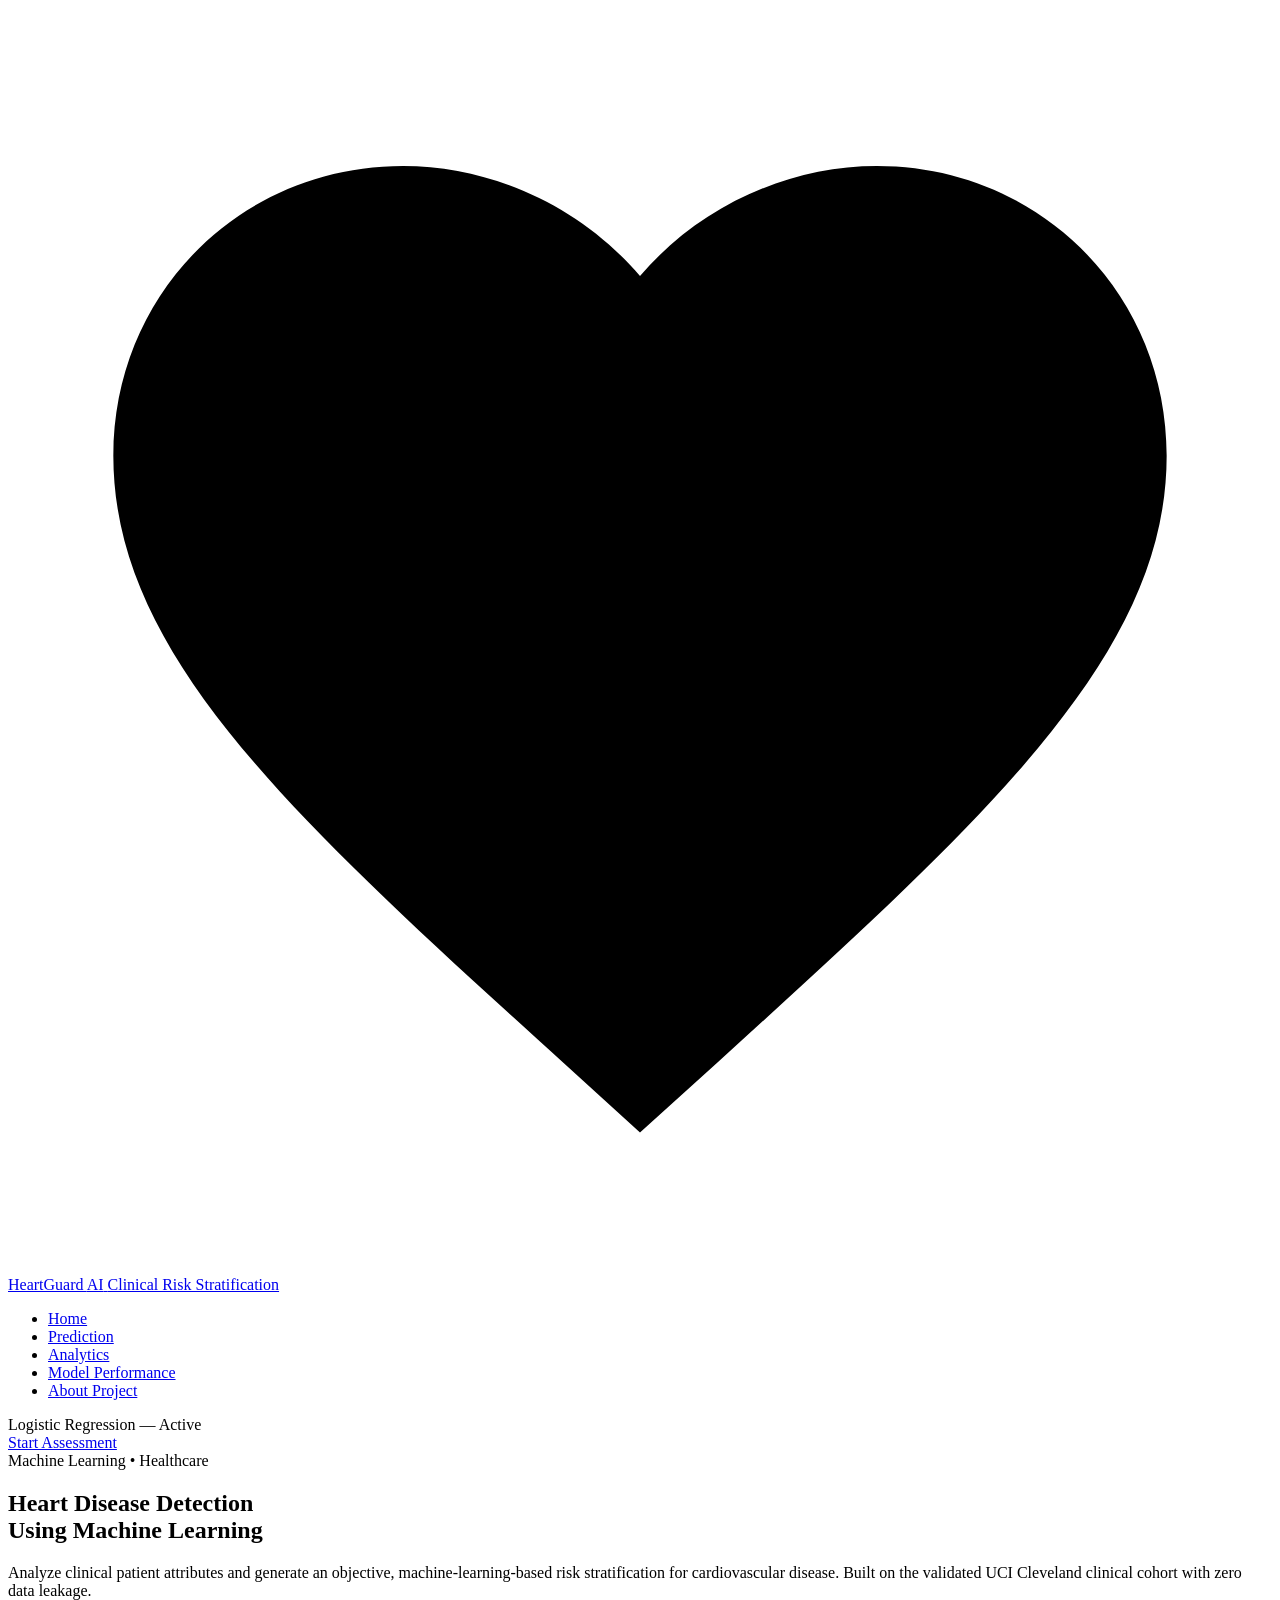
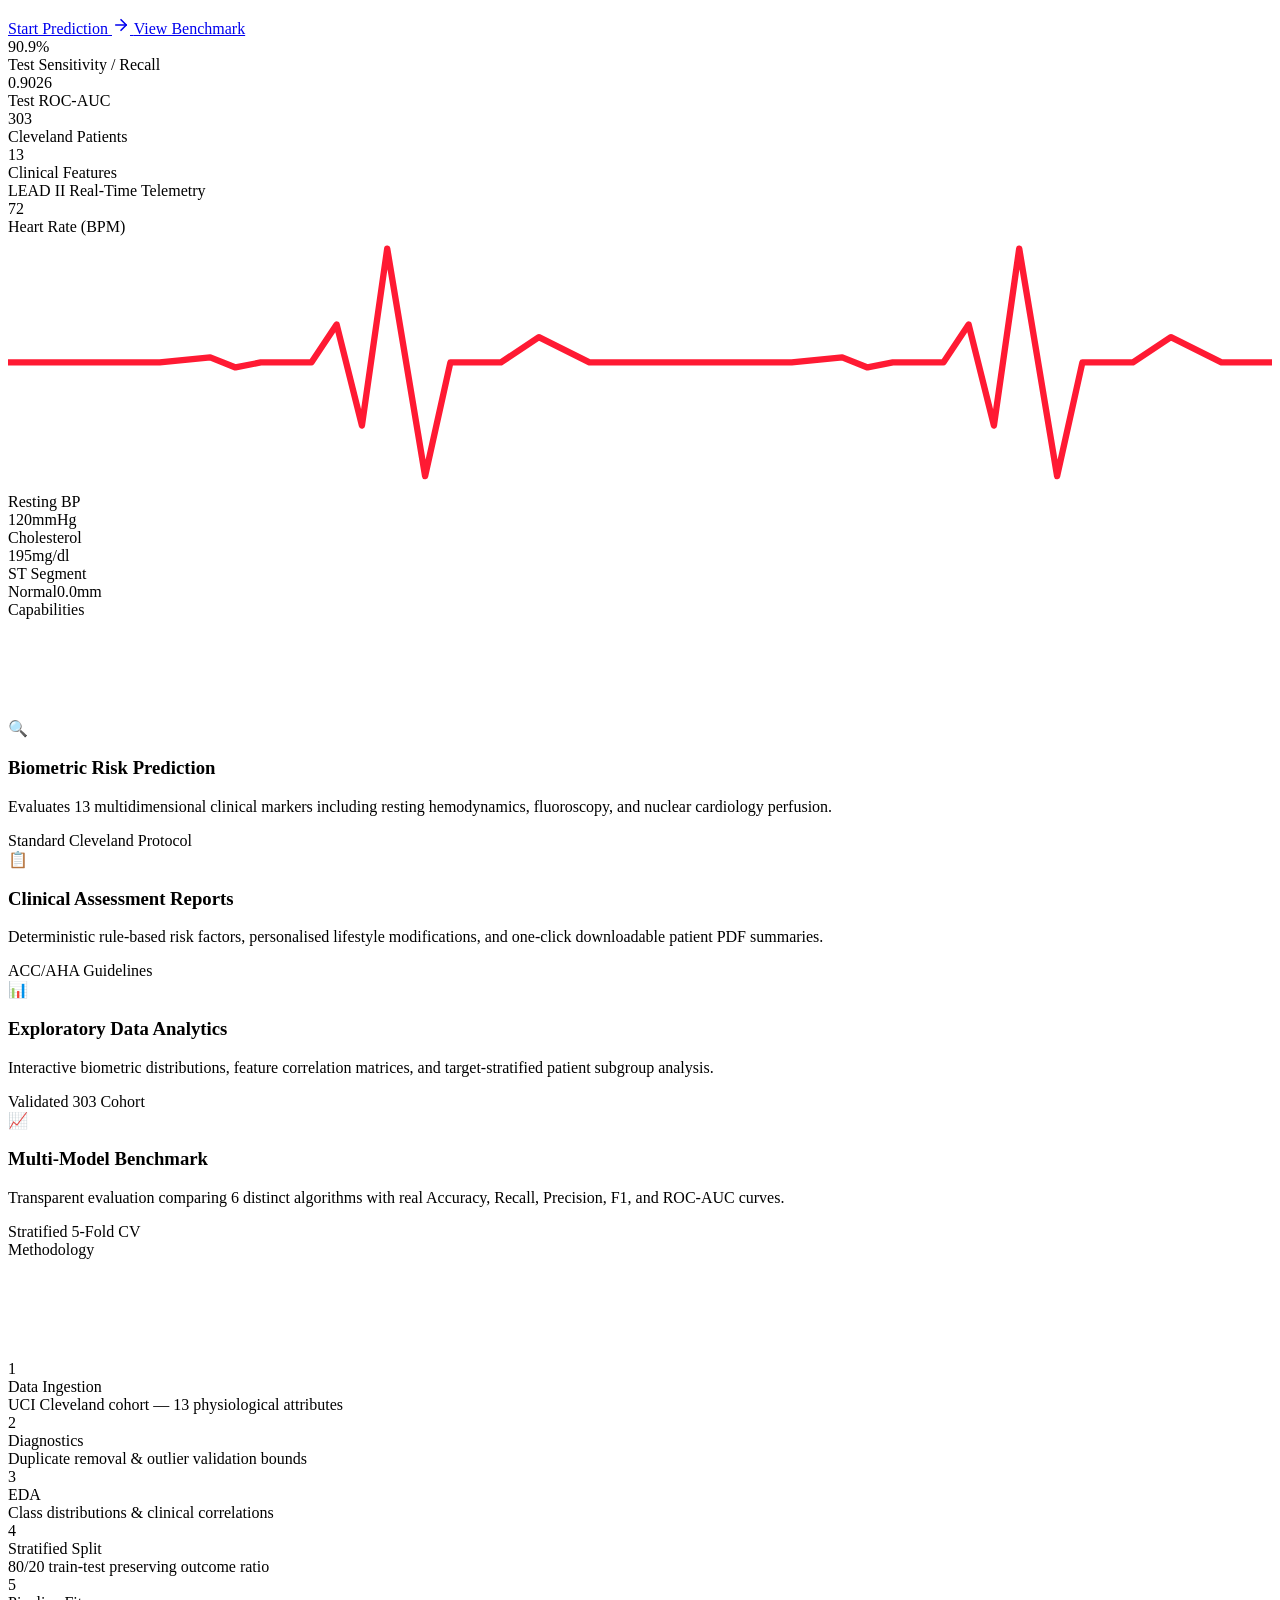
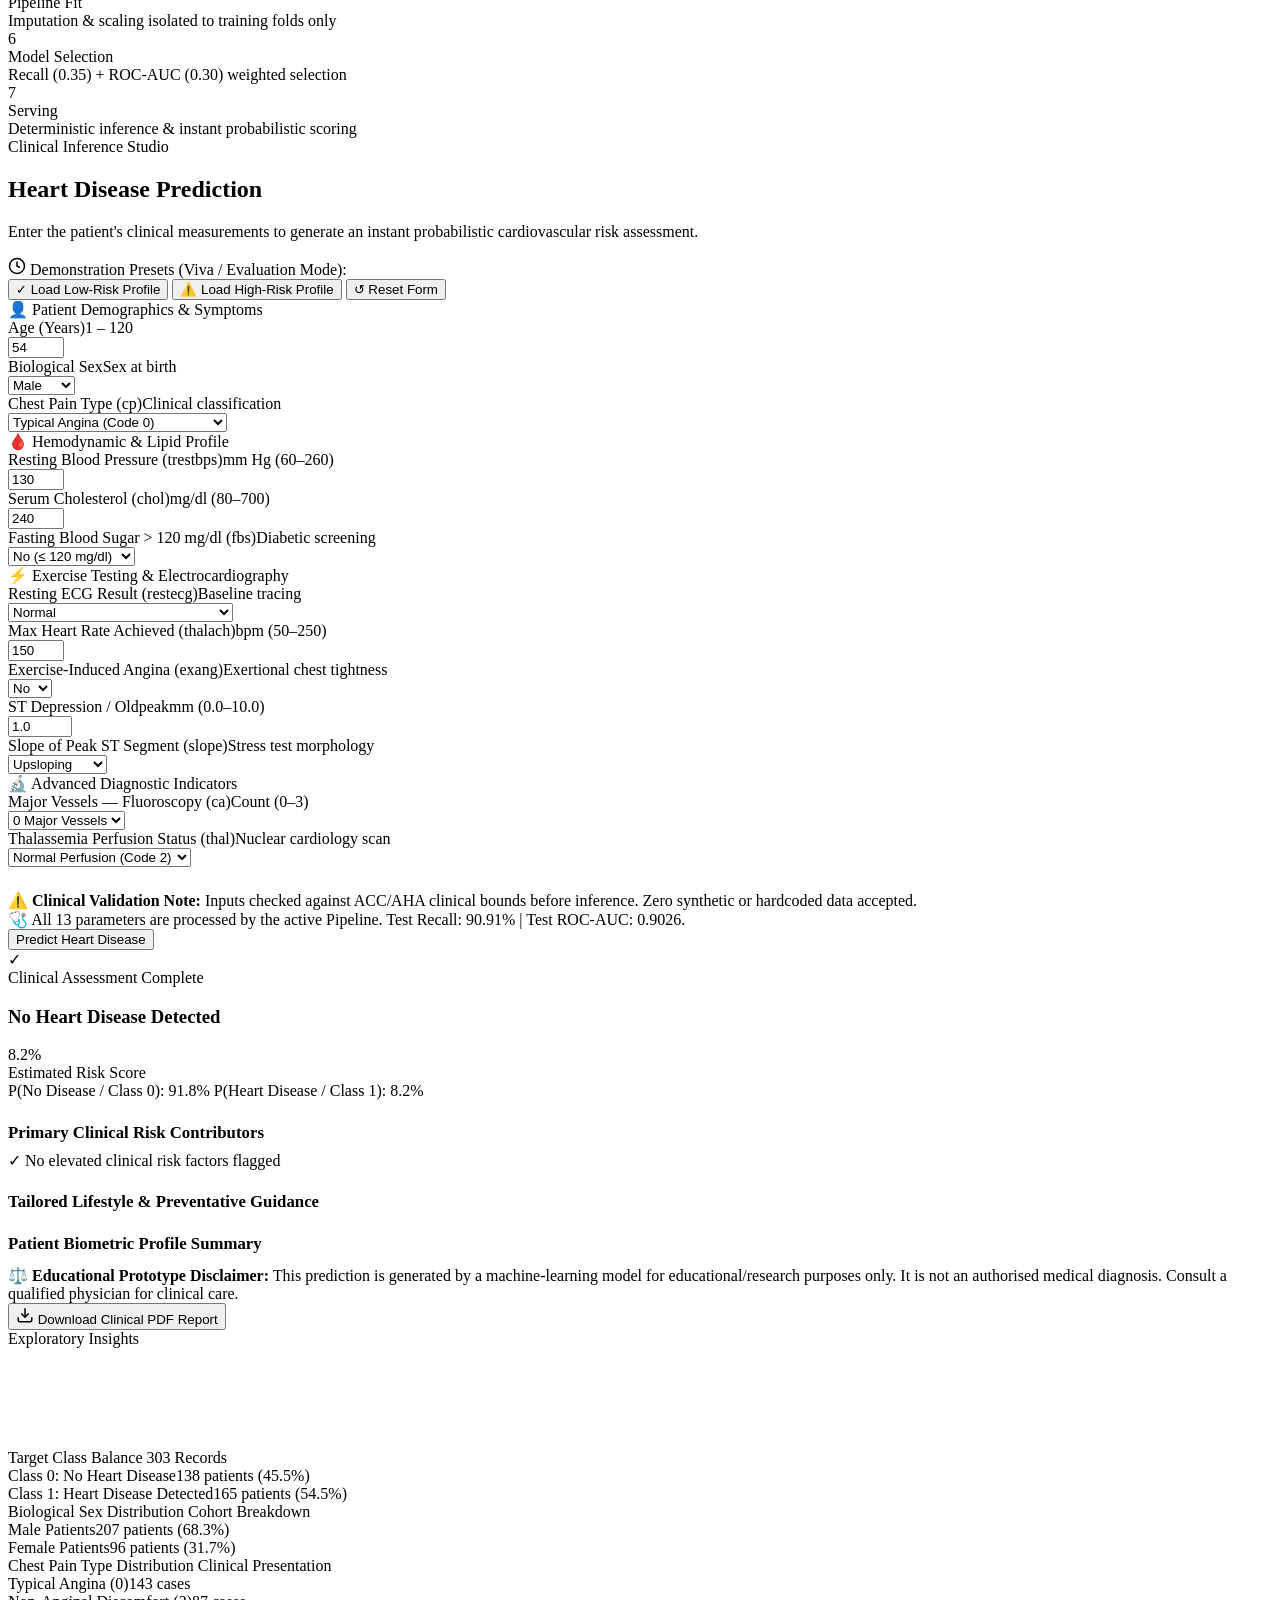
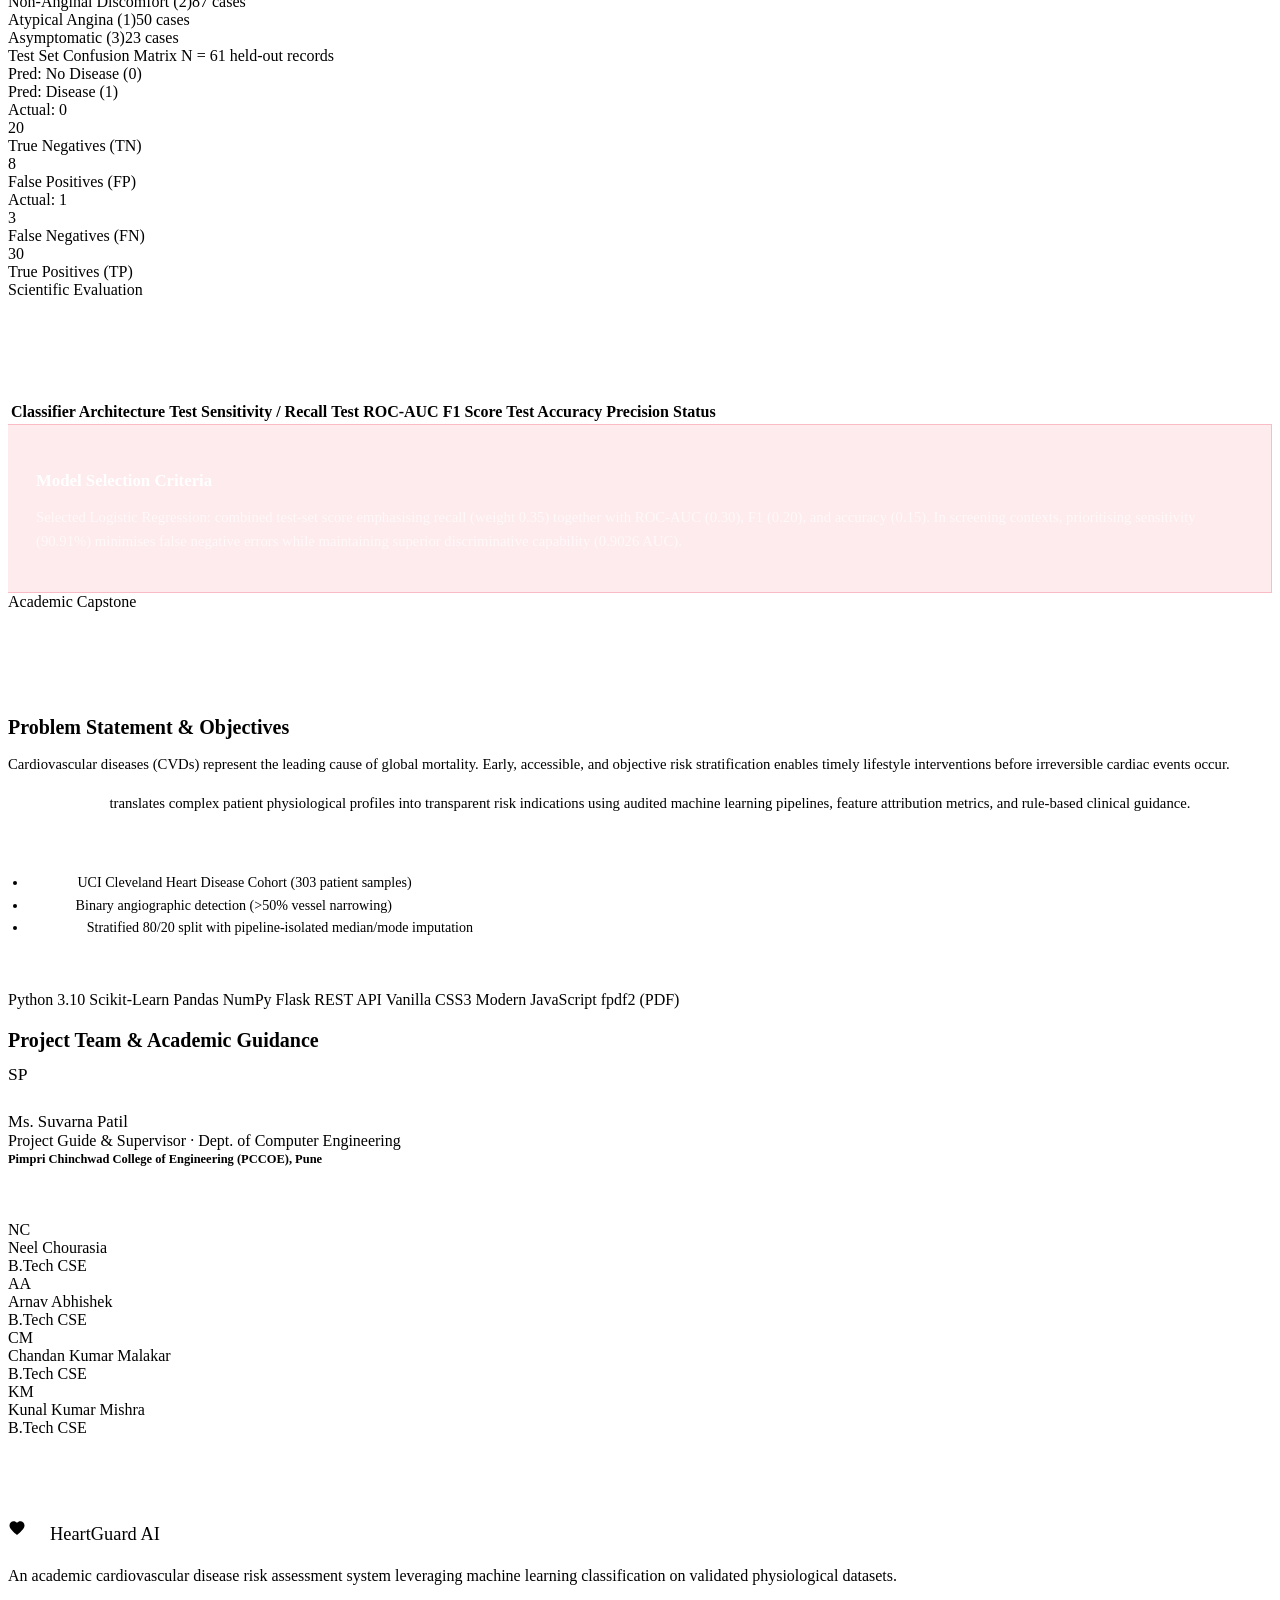
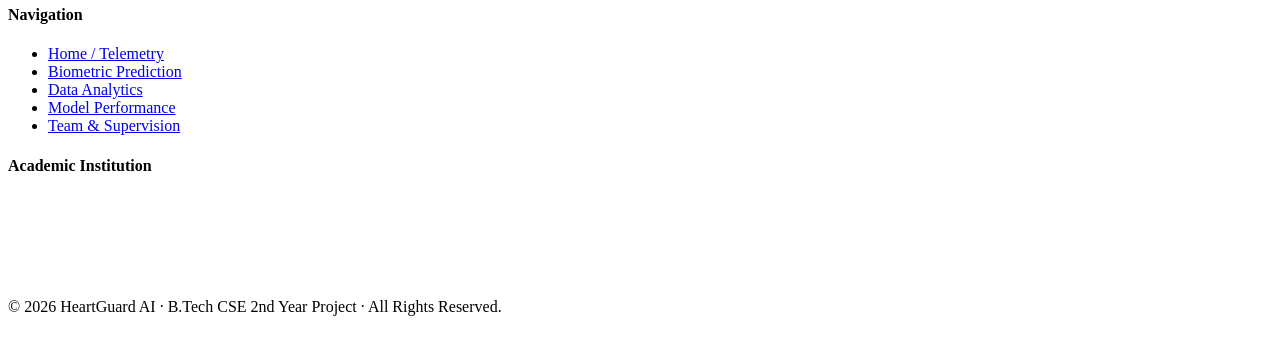
==== commit b85a161b: "fix commit" ====
--- a/HeartDisease/static/index.html
+++ b/HeartDisease/static/index.html
@@ -8,7 +8,7 @@
   <link rel="preconnect" href="https://fonts.googleapis.com">
   <link rel="preconnect" href="https://fonts.gstatic.com" crossorigin>
   <link href="https://fonts.googleapis.com/css2?family=Inter:wght@400;500;600;700;800;900&family=Open+Sans:ital,wght@0,400;0,600;0,700;1,400&display=swap" rel="stylesheet">
-  <link rel="stylesheet" href="css/style.css">
+  <link rel="stylesheet" href="/css/style.css">
 </head>
 <body>
 
@@ -124,7 +124,7 @@
             <div class="ecg-screen">
               <div class="ecg-grid-overlay"></div>
               <svg class="ecg-svg" viewBox="0 0 500 100" preserveAspectRatio="none">
-                <path class="ecg-path" d="M 0,50 L 60,50 L 80,48 L 90,52 L 100,50 L 120,50 L 130,35 L 140,75 L 150,5 L 165,95 L 175,50 L 195,50 L 210,40 L 230,50 L 310,50 L 330,48 L 340,52 L 350,50 L 370,50 L 380,35 L 390,75 L 400,5 L 415,95 L 425,50 L 445,50 L 460,40 L 480,50 L 500,50"/>
+                <path class="ecg-path" fill="none" stroke="#ff1a33" stroke-width="2.5" stroke-linecap="round" stroke-linejoin="round" d="M 0,50 L 60,50 L 80,48 L 90,52 L 100,50 L 120,50 L 130,35 L 140,75 L 150,5 L 165,95 L 175,50 L 195,50 L 210,40 L 230,50 L 310,50 L 330,48 L 340,52 L 350,50 L 370,50 L 380,35 L 390,75 L 400,5 L 415,95 L 425,50 L 445,50 L 460,40 L 480,50 L 500,50"/>
               </svg>
             </div>
 
@@ -686,6 +686,6 @@
     }
   </style>
 
-  <script src="js/app.js"></script>
+  <script src="/js/app.js"></script>
 </body>
 </html>
